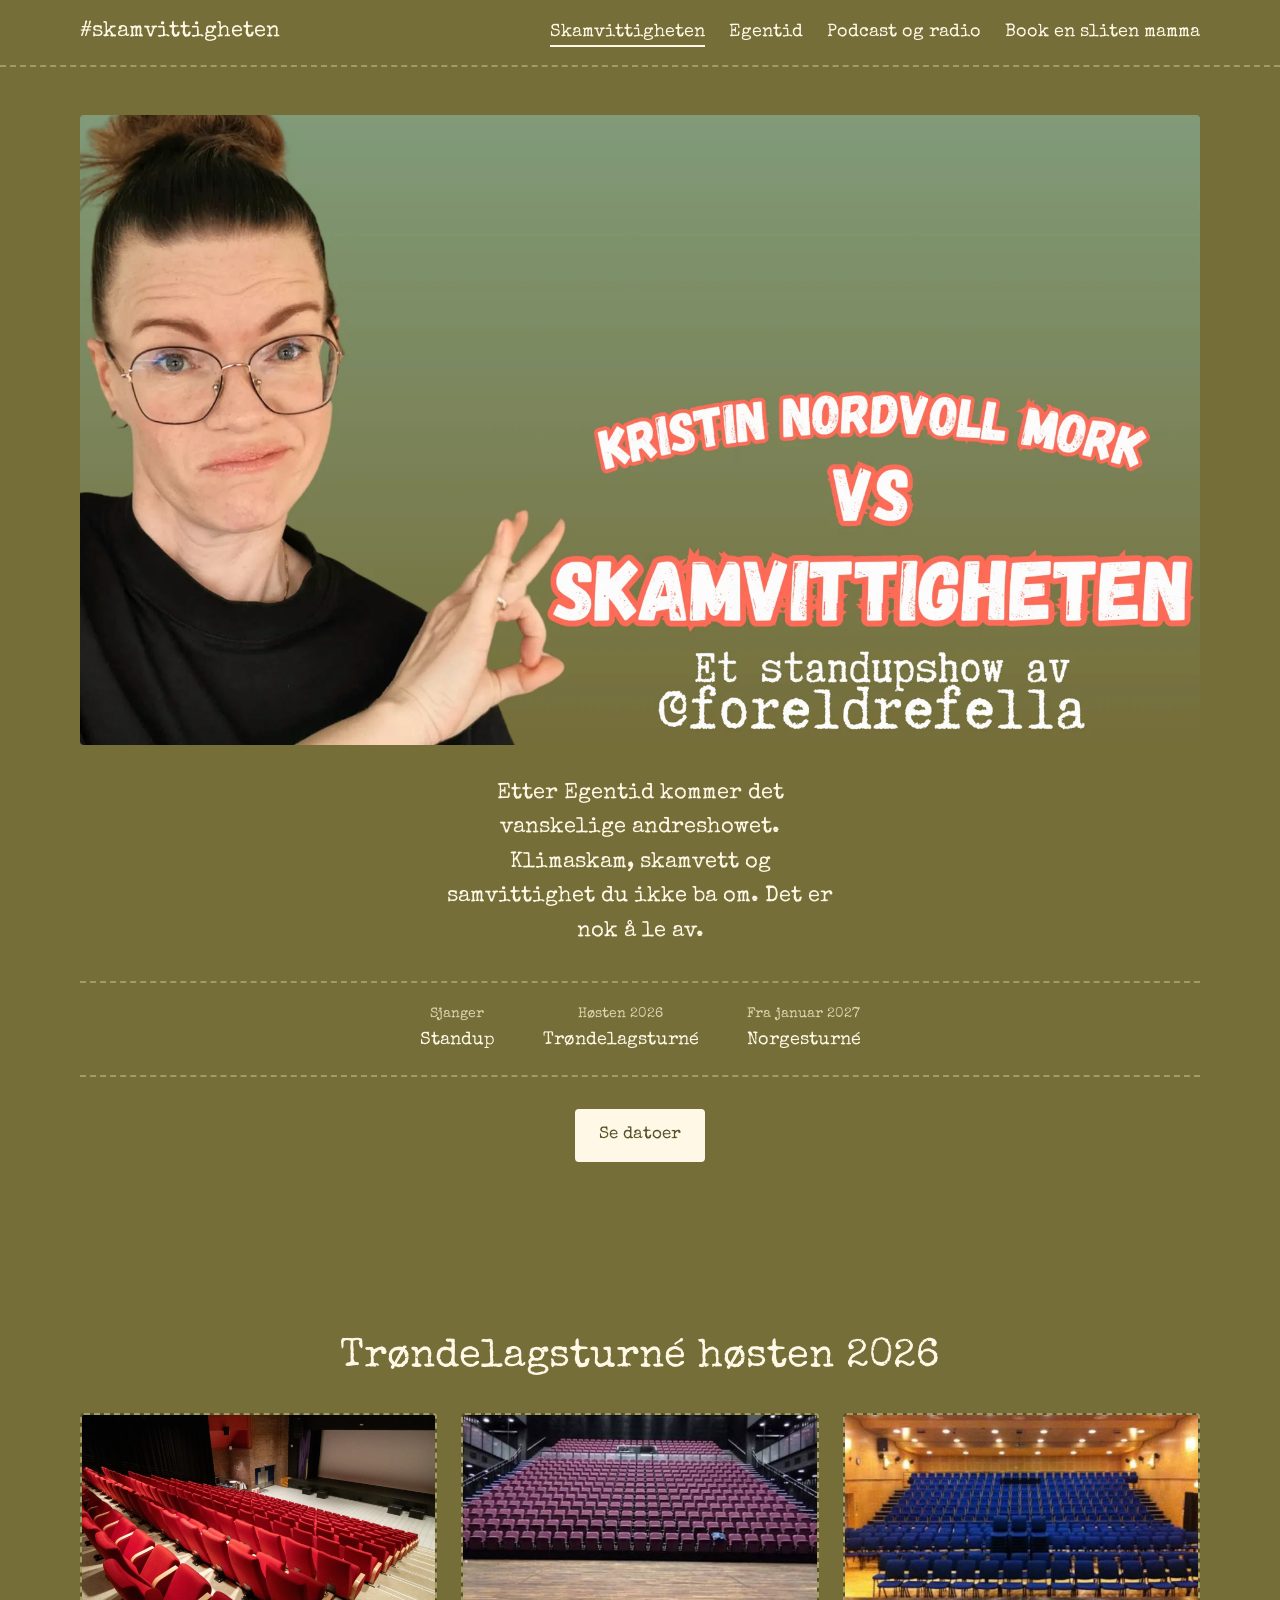
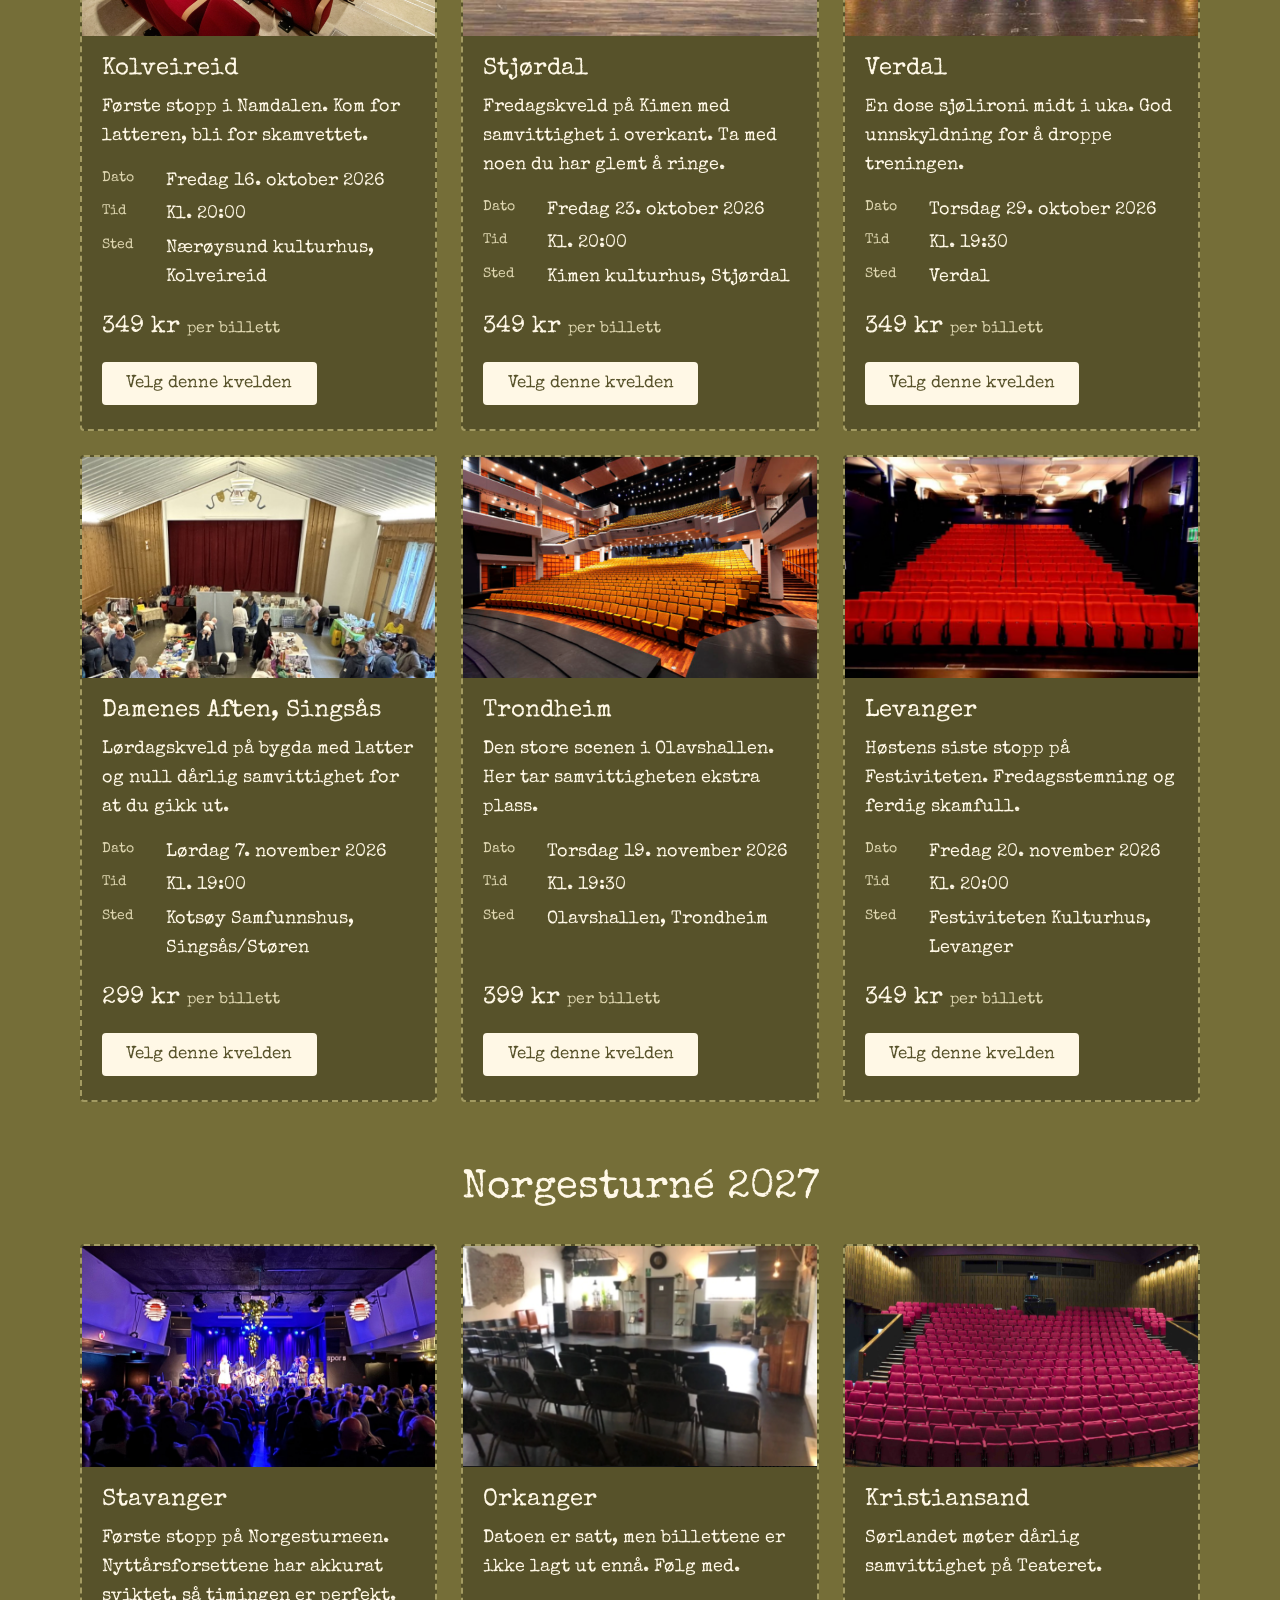
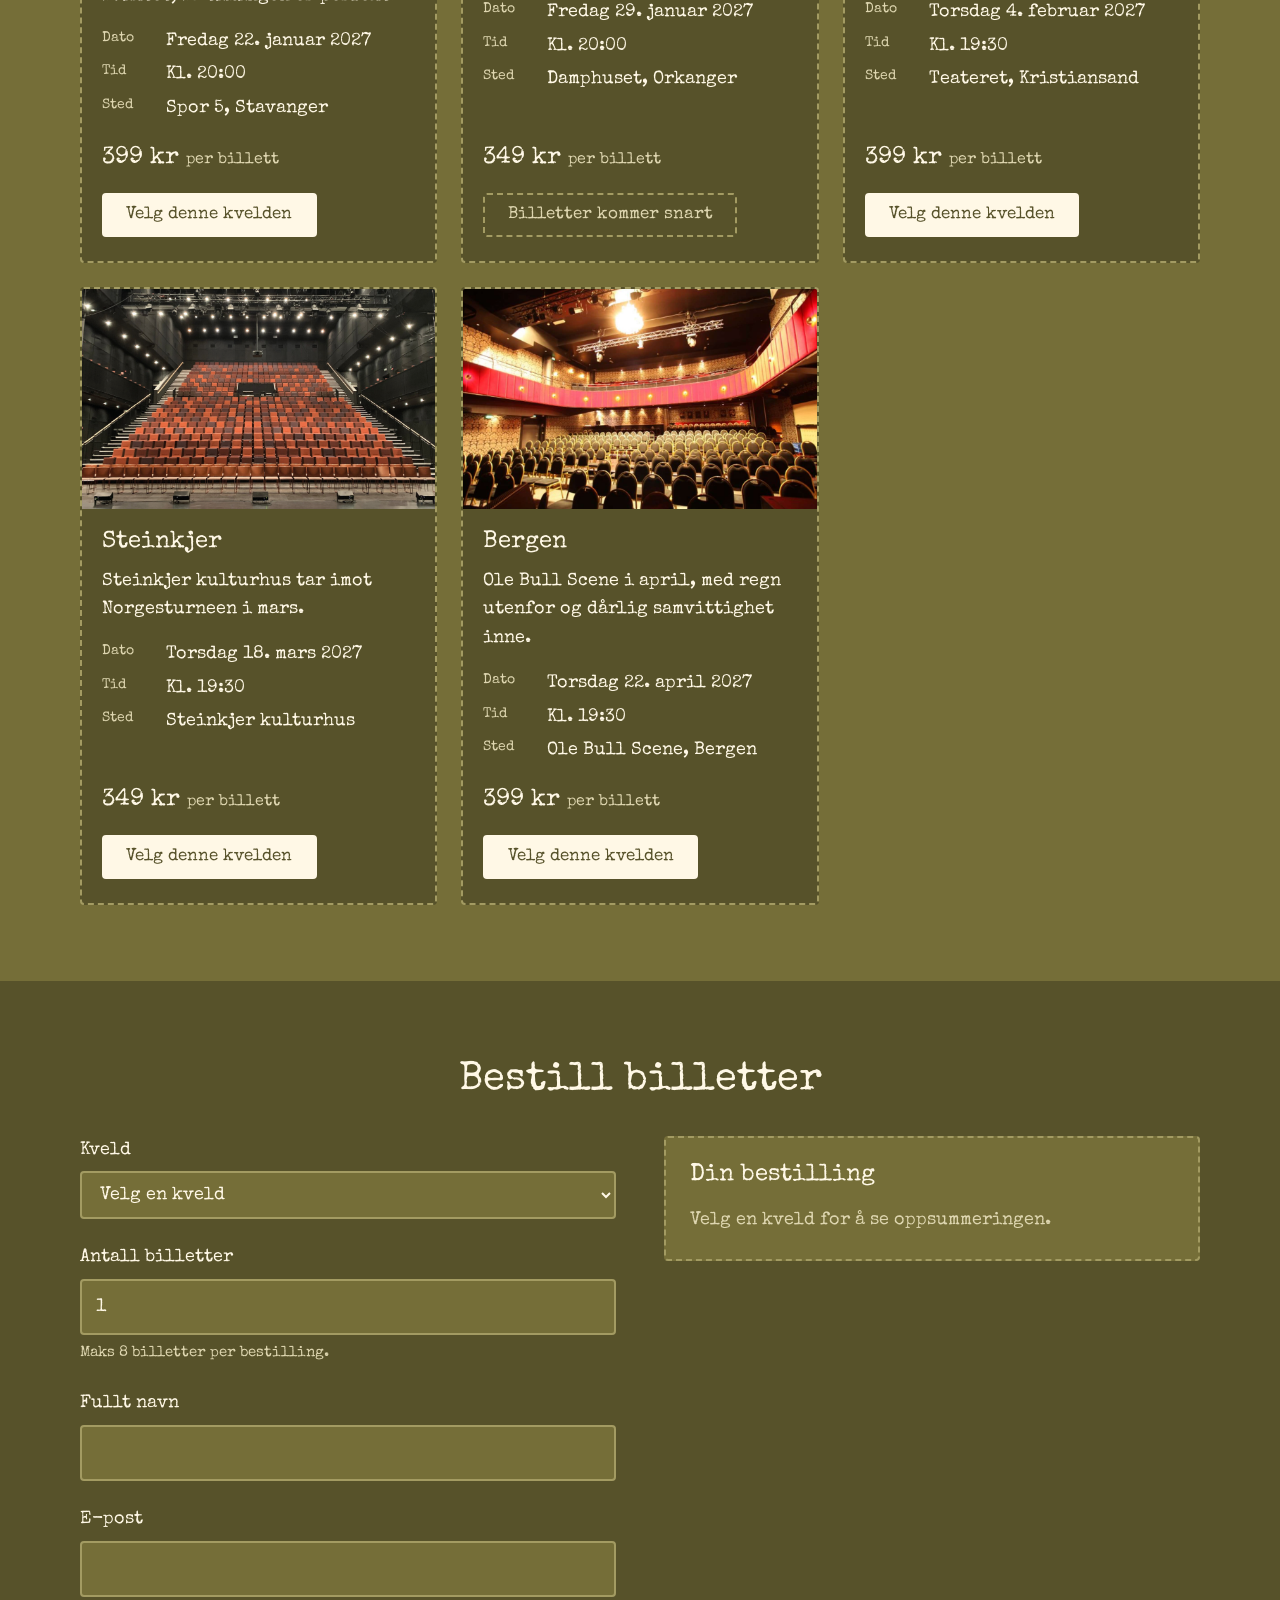
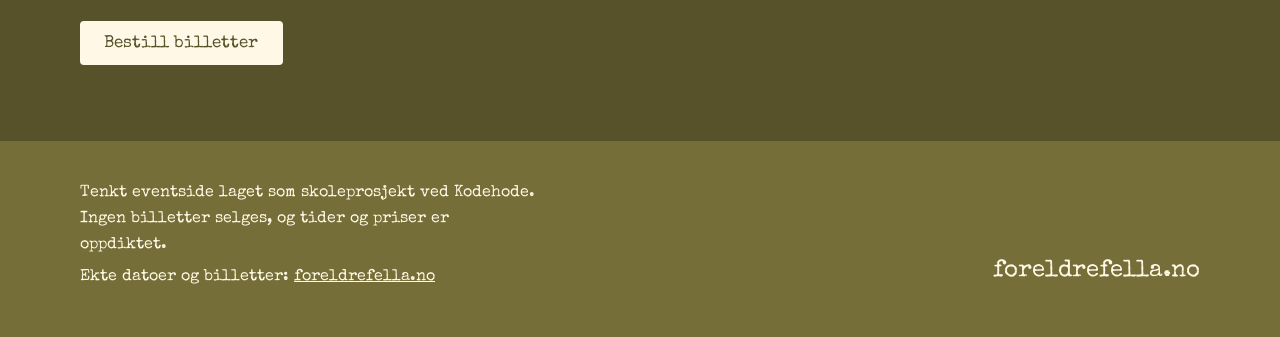
==== index.html @ 4f5223d7 "Første commit" ====
<!DOCTYPE html>
<html lang="no">
<head>
  <meta charset="UTF-8">
  <meta name="viewport" content="width=device-width, initial-scale=1">
  <title>Skamvittigheten – standup med Kristin Nordvoll Mork | Bestill billetter</title>
  <meta name="description" content="Bestill billetter til Skamvittigheten, det vanskelige andreshowet fra @foreldrefella.">
  <link rel="preconnect" href="https://fonts.googleapis.com">
  <link rel="preconnect" href="https://fonts.gstatic.com" crossorigin>
  <link href="https://fonts.googleapis.com/css2?family=Special+Elite&display=swap" rel="stylesheet">
  <link rel="stylesheet" href="style.css">
  <script src="script.js" defer></script>
</head>
<body>

  <header class="topp">
    <a href="index.html" class="logo">#skamvittigheten</a>
    <nav aria-label="Hovedmeny">
      <ul>
        <li><a href="index.html" aria-current="page">Skamvittigheten</a></li>
        <li><a href="egentid.html">Egentid</a></li>
        <li><a href="podcaster.html">Podcast og radio</a></li>
        <li><a href="book-en-sliten-mamma.html">Book en sliten mamma</a></li>
      </ul>
    </nav>
  </header>

  <main id="top">

    <!-- Informasjon om eventet -->
    <section class="hero" id="om">
      <h1 class="sr-only">Skamvittigheten – standup med Kristin Nordvoll Mork</h1>
      <figure class="hero-bilde">
        <img src="Pictures/Skamvittigheten-herobilde.png" width="1280" height="720" fetchpriority="high"
             alt="Kristin Mork vs Skamvittigheten. Et standupshow av @foreldrefella.">
      </figure>
      <p class="hero-tekst">
        Etter Egentid kommer det vanskelige andreshowet.
        Klimaskam, skamvett og samvittighet du ikke ba om.
        Det er nok å le av.
      </p>
      <dl class="fakta">
        <div><dt>Sjanger</dt><dd>Standup</dd></div>
        <div><dt>Høsten 2026</dt><dd>Trøndelagsturné</dd></div>
        <div><dt>Fra januar 2027</dt><dd>Norgesturné</dd></div>
      </dl>
      <a href="#eventer" class="knapp">Se datoer</a>
    </section>

    <!-- Event-kort -->
    <section class="eventer" id="eventer">
      <h2>Trøndelagsturné høsten 2026</h2>
      <div class="kort-liste">

        <article class="kort" data-id="kolveireid" data-pris="349" data-dato="2026-10-16">
          <img src="Pictures/kolvereid.png" alt="Plassholderbilde for Kolveireid" width="800" height="500" loading="lazy">
          <div class="kort-innhold">
            <h3>Kolveireid</h3>
            <p>Første stopp i Namdalen. Kom for latteren, bli for skamvettet.</p>
            <dl class="meta">
              <div><dt>Dato</dt><dd>Fredag 16. oktober 2026</dd></div>
              <div><dt>Tid</dt><dd>Kl. 20:00</dd></div>
              <div><dt>Sted</dt><dd>Nærøysund kulturhus, Kolveireid</dd></div>
            </dl>
            <p class="pris">349 kr <span>per billett</span></p>
            <button type="button" class="knapp velg-knapp" data-id="kolveireid">Velg denne kvelden</button>
          </div>
        </article>

        <article class="kort" data-id="stjordal" data-pris="349" data-dato="2026-10-23">
          <img src="Pictures/stjørdal.png" alt="Plassholderbilde for Stjørdal" width="800" height="500" loading="lazy">
          <div class="kort-innhold">
            <h3>Stjørdal</h3>
            <p>Fredagskveld på Kimen med samvittighet i overkant. Ta med noen du har glemt å ringe.</p>
            <dl class="meta">
              <div><dt>Dato</dt><dd>Fredag 23. oktober 2026</dd></div>
              <div><dt>Tid</dt><dd>Kl. 20:00</dd></div>
              <div><dt>Sted</dt><dd>Kimen kulturhus, Stjørdal</dd></div>
            </dl>
            <p class="pris">349 kr <span>per billett</span></p>
            <button type="button" class="knapp velg-knapp" data-id="stjordal">Velg denne kvelden</button>
          </div>
        </article>

        <article class="kort" data-id="verdal" data-pris="349" data-dato="2026-10-29">
          <img src="Pictures/verdal.png" alt="Plassholderbilde for Verdal" width="800" height="500" loading="lazy">
          <div class="kort-innhold">
            <h3>Verdal</h3>
            <p>En dose sjølironi midt i uka. God unnskyldning for å droppe treningen.</p>
            <dl class="meta">
              <div><dt>Dato</dt><dd>Torsdag 29. oktober 2026</dd></div>
              <div><dt>Tid</dt><dd>Kl. 19:30</dd></div>
              <div><dt>Sted</dt><dd>Verdal</dd></div>
            </dl>
            <p class="pris">349 kr <span>per billett</span></p>
            <button type="button" class="knapp velg-knapp" data-id="verdal">Velg denne kvelden</button>
          </div>
        </article>

        <article class="kort" data-id="singsas" data-pris="299" data-dato="2026-11-07">
          <img src="Pictures/singsås.jpeg" alt="Plassholderbilde for Singsås" width="800" height="500" loading="lazy">
          <div class="kort-innhold">
            <h3>Damenes Aften, Singsås</h3>
            <p>Lørdagskveld på bygda med latter og null dårlig samvittighet for at du gikk ut.</p>
            <dl class="meta">
              <div><dt>Dato</dt><dd>Lørdag 7. november 2026</dd></div>
              <div><dt>Tid</dt><dd>Kl. 19:00</dd></div>
              <div><dt>Sted</dt><dd>Kotsøy Samfunnshus, Singsås/Støren</dd></div>
            </dl>
            <p class="pris">299 kr <span>per billett</span></p>
            <button type="button" class="knapp velg-knapp" data-id="singsas">Velg denne kvelden</button>
          </div>
        </article>

        <article class="kort" data-id="trondheim" data-pris="399" data-dato="2026-11-19">
          <img src="Pictures/trondheim.png" alt="Plassholderbilde for Trondheim" width="800" height="500" loading="lazy">
          <div class="kort-innhold">
            <h3>Trondheim</h3>
            <p>Den store scenen i Olavshallen. Her tar samvittigheten ekstra plass.</p>
            <dl class="meta">
              <div><dt>Dato</dt><dd>Torsdag 19. november 2026</dd></div>
              <div><dt>Tid</dt><dd>Kl. 19:30</dd></div>
              <div><dt>Sted</dt><dd>Olavshallen, Trondheim</dd></div>
            </dl>
            <p class="pris">399 kr <span>per billett</span></p>
            <button type="button" class="knapp velg-knapp" data-id="trondheim">Velg denne kvelden</button>
          </div>
        </article>

        <article class="kort" data-id="levanger" data-pris="349" data-dato="2026-11-20">
          <img src="Pictures/levanger.png" alt="Plassholderbilde for Levanger" width="800" height="500" loading="lazy">
          <div class="kort-innhold">
            <h3>Levanger</h3>
            <p>Høstens siste stopp på Festiviteten. Fredagsstemning og ferdig skamfull.</p>
            <dl class="meta">
              <div><dt>Dato</dt><dd>Fredag 20. november 2026</dd></div>
              <div><dt>Tid</dt><dd>Kl. 20:00</dd></div>
              <div><dt>Sted</dt><dd>Festiviteten Kulturhus, Levanger</dd></div>
            </dl>
            <p class="pris">349 kr <span>per billett</span></p>
            <button type="button" class="knapp velg-knapp" data-id="levanger">Velg denne kvelden</button>
          </div>
        </article>

      </div>

      <h2>Norgesturné 2027</h2>
      <div class="kort-liste">

        <article class="kort" data-id="stavanger" data-pris="399" data-dato="2027-01-22">
          <img src="Pictures/stavanger.png" alt="Plassholderbilde for Stavanger" width="800" height="500" loading="lazy">
          <div class="kort-innhold">
            <h3>Stavanger</h3>
            <p>Første stopp på Norgesturneen. Nyttårsforsettene har akkurat sviktet, så timingen er perfekt.</p>
            <dl class="meta">
              <div><dt>Dato</dt><dd>Fredag 22. januar 2027</dd></div>
              <div><dt>Tid</dt><dd>Kl. 20:00</dd></div>
              <div><dt>Sted</dt><dd>Spor 5, Stavanger</dd></div>
            </dl>
            <p class="pris">399 kr <span>per billett</span></p>
            <button type="button" class="knapp velg-knapp" data-id="stavanger">Velg denne kvelden</button>
          </div>
        </article>

        <article class="kort" data-id="orkanger" data-pris="349" data-dato="2027-01-29" data-status="kommer">
          <img src="Pictures/orkanger.png" alt="Plassholderbilde for Orkanger" width="800" height="500" loading="lazy">
          <div class="kort-innhold">
            <h3>Orkanger</h3>
            <p>Datoen er satt, men billettene er ikke lagt ut ennå. Følg med.</p>
            <dl class="meta">
              <div><dt>Dato</dt><dd>Fredag 29. januar 2027</dd></div>
              <div><dt>Tid</dt><dd>Kl. 20:00</dd></div>
              <div><dt>Sted</dt><dd>Damphuset, Orkanger</dd></div>
            </dl>
            <p class="pris">349 kr <span>per billett</span></p>
            <button type="button" class="knapp velg-knapp" data-id="orkanger" disabled>Billetter kommer snart</button>
          </div>
        </article>

        <article class="kort" data-id="kristiansand" data-pris="399" data-dato="2027-02-04">
          <img src="Pictures/kristiansand.png" alt="Plassholderbilde for Kristiansand" width="800" height="500" loading="lazy">
          <div class="kort-innhold">
            <h3>Kristiansand</h3>
            <p>Sørlandet møter dårlig samvittighet på Teateret.</p>
            <dl class="meta">
              <div><dt>Dato</dt><dd>Torsdag 4. februar 2027</dd></div>
              <div><dt>Tid</dt><dd>Kl. 19:30</dd></div>
              <div><dt>Sted</dt><dd>Teateret, Kristiansand</dd></div>
            </dl>
            <p class="pris">399 kr <span>per billett</span></p>
            <button type="button" class="knapp velg-knapp" data-id="kristiansand">Velg denne kvelden</button>
          </div>
        </article>

        <article class="kort" data-id="steinkjer" data-pris="349" data-dato="2027-03-18">
          <img src="Pictures/steinkjer.png" alt="Plassholderbilde for Steinkjer" width="800" height="500" loading="lazy">
          <div class="kort-innhold">
            <h3>Steinkjer</h3>
            <p>Steinkjer kulturhus tar imot Norgesturneen i mars.</p>
            <dl class="meta">
              <div><dt>Dato</dt><dd>Torsdag 18. mars 2027</dd></div>
              <div><dt>Tid</dt><dd>Kl. 19:30</dd></div>
              <div><dt>Sted</dt><dd>Steinkjer kulturhus</dd></div>
            </dl>
            <p class="pris">349 kr <span>per billett</span></p>
            <button type="button" class="knapp velg-knapp" data-id="steinkjer">Velg denne kvelden</button>
          </div>
        </article>

        <article class="kort" data-id="bergen" data-pris="399" data-dato="2027-04-22">
          <img src="Pictures/bergen.png" alt="Plassholderbilde for Bergen" width="800" height="500" loading="lazy">
          <div class="kort-innhold">
            <h3>Bergen</h3>
            <p>Ole Bull Scene i april, med regn utenfor og dårlig samvittighet inne.</p>
            <dl class="meta">
              <div><dt>Dato</dt><dd>Torsdag 22. april 2027</dd></div>
              <div><dt>Tid</dt><dd>Kl. 19:30</dd></div>
              <div><dt>Sted</dt><dd>Ole Bull Scene, Bergen</dd></div>
            </dl>
            <p class="pris">399 kr <span>per billett</span></p>
            <button type="button" class="knapp velg-knapp" data-id="bergen">Velg denne kvelden</button>
          </div>
        </article>

      </div>
    </section>

    <!-- Bookingseksjon -->
    <section class="booking" id="booking">
      <h2>Bestill billetter</h2>

      <div class="booking-rutenett" id="booking-innhold">

        <form id="booking-skjema" novalidate>
          <div class="felt">
            <label for="event-valg">Kveld</label>
            <select id="event-valg" name="event" required>
              <option value="">Velg en kveld</option>
              <optgroup label="Høsten 2026">
                <option value="kolveireid">Kolveireid, 16. oktober</option>
                <option value="stjordal">Stjørdal, 23. oktober</option>
                <option value="verdal">Verdal, 29. oktober</option>
                <option value="singsas">Singsås, 7. november</option>
                <option value="trondheim">Trondheim, 19. november</option>
                <option value="levanger">Levanger, 20. november</option>
              </optgroup>
              <optgroup label="2027">
                <option value="stavanger">Stavanger, 22. januar</option>
                <option value="orkanger" disabled>Orkanger, 29. januar (billetter kommer)</option>
                <option value="kristiansand">Kristiansand, 4. februar</option>
                <option value="steinkjer">Steinkjer, 18. mars</option>
                <option value="bergen">Bergen, 22. april</option>
              </optgroup>
            </select>
            <p class="feil" id="feil-event" role="alert"></p>
          </div>

          <div class="felt">
            <label for="antall">Antall billetter</label>
            <input type="number" id="antall" name="antall" min="1" max="8" value="1" required>
            <p class="hjelp">Maks 8 billetter per bestilling.</p>
            <p class="feil" id="feil-antall" role="alert"></p>
          </div>

          <div class="felt">
            <label for="navn">Fullt navn</label>
            <input type="text" id="navn" name="navn" autocomplete="name" required>
            <p class="feil" id="feil-navn" role="alert"></p>
          </div>

          <div class="felt">
            <label for="epost">E-post</label>
            <input type="email" id="epost" name="epost" autocomplete="email" required>
            <p class="feil" id="feil-epost" role="alert"></p>
          </div>

          <button type="submit" class="knapp">Bestill billetter</button>
        </form>

        <!-- Booking-oppsummering -->
        <aside class="oppsummering" aria-live="polite">
          <h3>Din bestilling</h3>
          <p class="tom" id="oppsummering-tom">Velg en kveld for å se oppsummeringen.</p>
          <dl id="oppsummering-innhold" hidden>
            <div><dt>Kveld</dt><dd id="opp-event"></dd></div>
            <div><dt>Dato og tid</dt><dd id="opp-dato"></dd></div>
            <div><dt>Sted</dt><dd id="opp-sted"></dd></div>
            <div><dt>Billettpris</dt><dd id="opp-pris"></dd></div>
            <div><dt>Antall</dt><dd id="opp-antall"></dd></div>
            <div class="total"><dt>Totalt</dt><dd id="opp-total"></dd></div>
          </dl>
        </aside>

      </div>

      <!-- Bekreftelse (skjult til bookingen er sendt) -->
      <div class="bekreftelse" id="bekreftelse" hidden>
        <h3>Billettene er bestilt</h3>
        <p id="bekreftelse-tekst"></p>
        <button type="button" class="knapp" id="ny-booking">Start ny bestilling</button>
      </div>
    </section>

  </main>

  <footer class="bunn">
    <div>
      <p>Tenkt eventside laget som skoleprosjekt ved Kodehode. Ingen billetter selges, og tider og priser er oppdiktet.</p>
      <p>Ekte datoer og billetter: <a href="https://foreldrefella.no/pages/standup-show-i-vinter">foreldrefella.no</a></p>
    </div>
    <p class="signatur">foreldrefella.no</p>
  </footer>

</body>
</html>
---- style.css ----
/* ---------- Design tokens: @foreldrefellas faste uttrykk ---------- */
:root {
  --oliven: #756e38;        /* hovedfargen, hentet fra @foreldrefellas innlegg */
  --oliven-mork: #57522a;   /* flater: kort, skjema, oppsummering */
  --linje: #a39b62;
  --krem: #fff8e6;          /* tekstfargen */
  --dempet: #ded6b0;
  --feil: #ffe08a;

  --font: "Special Elite", "American Typewriter", "Courier New", monospace;
  --bredde: 70rem;
}

/* ---------- Grunnstiler ---------- */
*, *::before, *::after { box-sizing: border-box; }
[hidden] { display: none !important; }

html { scroll-behavior: smooth; scroll-padding-top: 5rem; }

body {
  margin: 0;
  background: var(--oliven);
  color: var(--krem);
  font-family: var(--font);
  font-size: 1.125rem;
  line-height: 1.6;
}

img { display: block; max-width: 100%; height: auto; }
h1, h2, h3 { font-family: var(--font); font-weight: 400; line-height: 1.15; margin: 0; }
p { margin: 0 0 1rem; }
dl, dd { margin: 0; }
ul { list-style: none; margin: 0; padding: 0; }
a { color: inherit; }

:focus-visible { outline: 3px solid var(--feil); outline-offset: 3px; }

main > section, .topp, .bunn {
  padding-inline: max(1.25rem, calc((100% - var(--bredde)) / 2));
}

/* ---------- Header ---------- */
.topp {
  position: sticky;
  top: 0;
  z-index: 10;
  display: flex;
  flex-wrap: wrap;
  align-items: center;
  justify-content: space-between;
  gap: 0.5rem 2rem;
  padding-block: 0.9rem;
  background: var(--oliven);
  border-bottom: 2px dashed var(--linje);
}
.logo { font-size: 1.4rem; text-decoration: none; }
.topp ul { display: flex; gap: 1.5rem; }
.topp nav a { text-decoration: none; border-bottom: 2px solid transparent; padding-block: 0.25rem; }
.topp nav a:hover { border-bottom-color: var(--krem); }

/* ---------- Knapper ---------- */
.knapp {
  display: inline-block;
  padding: 0.7rem 1.4rem;
  border: 2px solid var(--krem);
  border-radius: 4px;
  background: var(--krem);
  color: var(--oliven-mork);
  font-family: var(--font);
  font-size: 1.05rem;
  text-decoration: none;
  cursor: pointer;
}
.knapp:hover { background: transparent; color: var(--krem); }
.knapp[disabled] {
  background: transparent;
  color: var(--dempet);
  border-style: dashed;
  border-color: var(--linje);
  cursor: not-allowed;
}

/* ---------- Hero: sentrert, som innleggene hennes ---------- */
.hero {
  padding-block: clamp(1.5rem, 4vw, 3rem) clamp(3rem, 9vw, 6rem);
  text-align: center;
}
.hero-bilde { margin: 0 0 2rem; }
.hero-bilde img {
  width: 100%;
  aspect-ratio: 16 / 9;
  object-fit: cover;
  border-radius: 4px;
}
.hero-tekst { max-width: 30ch; margin: 0 auto 1.75rem; font-size: 1.35rem; }

/* Skjult visuelt, men lest opp av skjermlesere (h1 står i bildet) */
.sr-only {
  position: absolute;
  width: 1px;
  height: 1px;
  margin: -1px;
  padding: 0;
  overflow: hidden;
  clip: rect(0, 0, 0, 0);
  white-space: nowrap;
  border: 0;
}
.fakta {
  display: flex;
  flex-wrap: wrap;
  justify-content: center;
  gap: 1rem 3rem;
  margin: 2rem 0;
  padding-block: 1.25rem;
  border-block: 2px dashed var(--linje);
}
dt { font-size: 0.9rem; color: var(--dempet); }

/* ---------- Event-kort ---------- */
.eventer, .booking { padding-block: clamp(2.5rem, 6vw, 5rem); }
.eventer h2, .booking h2 {
  font-size: clamp(1.5rem, 4.5vw, 2.5rem);
  text-align: center;
  margin-bottom: 2rem;
}
.eventer h2:not(:first-child) { margin-top: 4rem; }

.kort-liste {
  display: grid;
  grid-template-columns: repeat(auto-fill, minmax(min(100%, 19rem), 1fr));
  gap: 1.5rem;
}
.kort {
  display: flex;
  flex-direction: column;
  background: var(--oliven-mork);
  border: 2px dashed var(--linje);   /* billettkant */
  border-radius: 4px;
  overflow: hidden;
}
.kort img { aspect-ratio: 16 / 10; object-fit: cover; width: 100%; background: var(--oliven); }
.kort-innhold { display: flex; flex-direction: column; flex: 1; padding: 1.25rem 1.25rem 1.5rem; }
.kort h3 { font-size: 1.5rem; margin-bottom: 0.6rem; }
.meta { display: grid; gap: 0.3rem; margin-bottom: 1rem; }
.meta div { display: flex; gap: 0.75rem; }
.meta dt { min-width: 3.25rem; }
.pris { margin-top: auto; font-size: 1.5rem; }
.pris span { font-size: 1rem; color: var(--dempet); }
.kort .knapp { align-self: flex-start; }

/* Valgt kort (klassen legges på med JavaScript senere): invertert */
.kort.valgt { background: var(--krem); color: var(--oliven-mork); border-style: solid; border-color: var(--krem); }
.kort.valgt dt, .kort.valgt .pris span { color: var(--oliven); }
.kort.valgt .knapp { background: var(--oliven-mork); border-color: var(--oliven-mork); color: var(--krem); }

/* ---------- Booking ---------- */
.booking { background: var(--oliven-mork); }
.booking-rutenett {
  display: grid;
  grid-template-columns: repeat(auto-fit, minmax(min(100%, 20rem), 1fr));
  gap: 3rem;
  align-items: start;
}

.felt { margin-bottom: 1.5rem; }
label { display: block; margin-bottom: 0.4rem; }
input, select {
  width: 100%;
  padding: 0.75rem 0.9rem;
  border: 2px solid var(--linje);
  border-radius: 4px;
  background: var(--oliven);
  color: var(--krem);
  font: inherit;
}
input:focus, select:focus { border-color: var(--krem); }
.hjelp { margin: 0.35rem 0 0; font-size: 0.95rem; color: var(--dempet); }
.feil { margin: 0.35rem 0 0; font-size: 0.95rem; color: var(--feil); }
.felt.har-feil input, .felt.har-feil select { border-color: var(--feil); }

/* Oppsummering */
.oppsummering {
  padding: 1.5rem;
  background: var(--oliven);
  border: 2px dashed var(--linje);
  border-radius: 4px;
}
.oppsummering h3 { font-size: 1.5rem; margin-bottom: 1rem; }
.oppsummering dl > div {
  display: flex;
  justify-content: space-between;
  gap: 1rem;
  padding-block: 0.6rem;
  border-bottom: 1px dashed var(--linje);
}
.oppsummering dd { text-align: right; }
.oppsummering .total { border-bottom: 0; padding-top: 1rem; font-size: 1.5rem; }
.oppsummering .total dt { font-size: inherit; color: inherit; }
.tom { color: var(--dempet); margin: 0; }

/* Bekreftelse */
.bekreftelse {
  max-width: 36rem;
  margin-top: 2rem;
  padding: 2rem;
  background: var(--krem);
  color: var(--oliven-mork);
  border-radius: 4px;
}
.bekreftelse h3 { font-size: 1.75rem; margin-bottom: 1rem; }
.bekreftelse .knapp { background: var(--oliven-mork); border-color: var(--oliven-mork); color: var(--krem); }
.bekreftelse .knapp:hover { background: transparent; color: var(--oliven-mork); }

/* ---------- Footer: signatur nederst til høyre, som på innleggene ---------- */
.bunn {
  display: flex;
  flex-wrap: wrap;
  align-items: flex-end;
  justify-content: space-between;
  gap: 1.5rem;
  padding-block: 2.5rem;
  font-size: 1rem;
}
.bunn p { margin-bottom: 0.4rem; max-width: 46ch; }
.signatur { margin-left: auto; font-size: 1.5rem; }

/* ---------- Små skjermer ---------- */
@media (max-width: 34rem) {
  .topp { justify-content: center; }
  .topp ul { gap: 1.1rem; }
  .signatur { margin-left: 0; }
}

@media (prefers-reduced-motion: reduce) {
  html { scroll-behavior: auto; }
}

/* ---------- Flersidig: meny og nye sider ---------- */
.topp ul { flex-wrap: wrap; }
.topp nav a[aria-current="page"] { border-bottom-color: var(--krem); }

.side { padding-block: clamp(2rem, 6vw, 4rem) 1rem; text-align: center; }
.side h1 { font-size: clamp(1.75rem, 5vw, 3rem); margin-bottom: 1rem; }
.ingress { max-width: 40ch; margin: 0 auto 1.5rem; }

textarea {
  width: 100%;
  padding: 0.75rem 0.9rem;
  border: 2px solid var(--linje);
  border-radius: 4px;
  background: var(--oliven);
  color: var(--krem);
  font: inherit;
  resize: vertical;
}
textarea:focus { border-color: var(--krem); }
.felt.har-feil textarea { border-color: var(--feil); }

.smalt-skjema { max-width: 36rem; margin-inline: auto; }
.booking .bekreftelse { margin-inline: auto; }

/* Podcast-kort: kvadratiske omslagsbilder */
.podcaster .kort img { aspect-ratio: 1 / 1; }

/* ---------- Kollasj (Egentid) ---------- */
.kollasj {
  display: grid;
  grid-template-columns: repeat(3, 1fr);
  grid-auto-rows: clamp(9rem, 22vw, 16rem);
  gap: 0.75rem;
}
.kollasj figure { margin: 0; overflow: hidden; border: 2px dashed var(--linje); border-radius: 4px; }
.kollasj img { width: 100%; height: 100%; object-fit: cover; }
.k4 { grid-column: 1 / 3; grid-row: 1; }
.k3 { grid-column: 3; grid-row: 1 / 3; }
.k1 { grid-column: 1; grid-row: 2; }
.k2 { grid-column: 2; grid-row: 2; }
.k4 img { object-position: 60% 30%; }
.k3 img { object-position: 50% 20%; }
.k1 img { object-position: 70% 30%; }
.k2 img { object-position: 75% 40%; }
.foto { text-align: center; margin-top: 0.75rem; }

@media (max-width: 34rem) {
  .kollasj { grid-template-columns: 1fr 1fr; }
  .k4 { grid-column: 1 / 3; grid-row: 1; }
  .k3 { grid-column: 1; grid-row: 2 / 4; }
  .k1 { grid-column: 2; grid-row: 2; }
  .k2 { grid-column: 2; grid-row: 3; }
}

.side .knapp { margin-top: 0.5rem; }

/* Sitater */
.kort blockquote { display: flex; flex-direction: column; flex: 1; margin: 0; }
.kort blockquote p { font-size: 1.25rem; }
.kort blockquote footer { margin-top: auto; font-size: 0.95rem; color: var(--dempet); }
.kort.valgt blockquote footer { color: var(--oliven); }
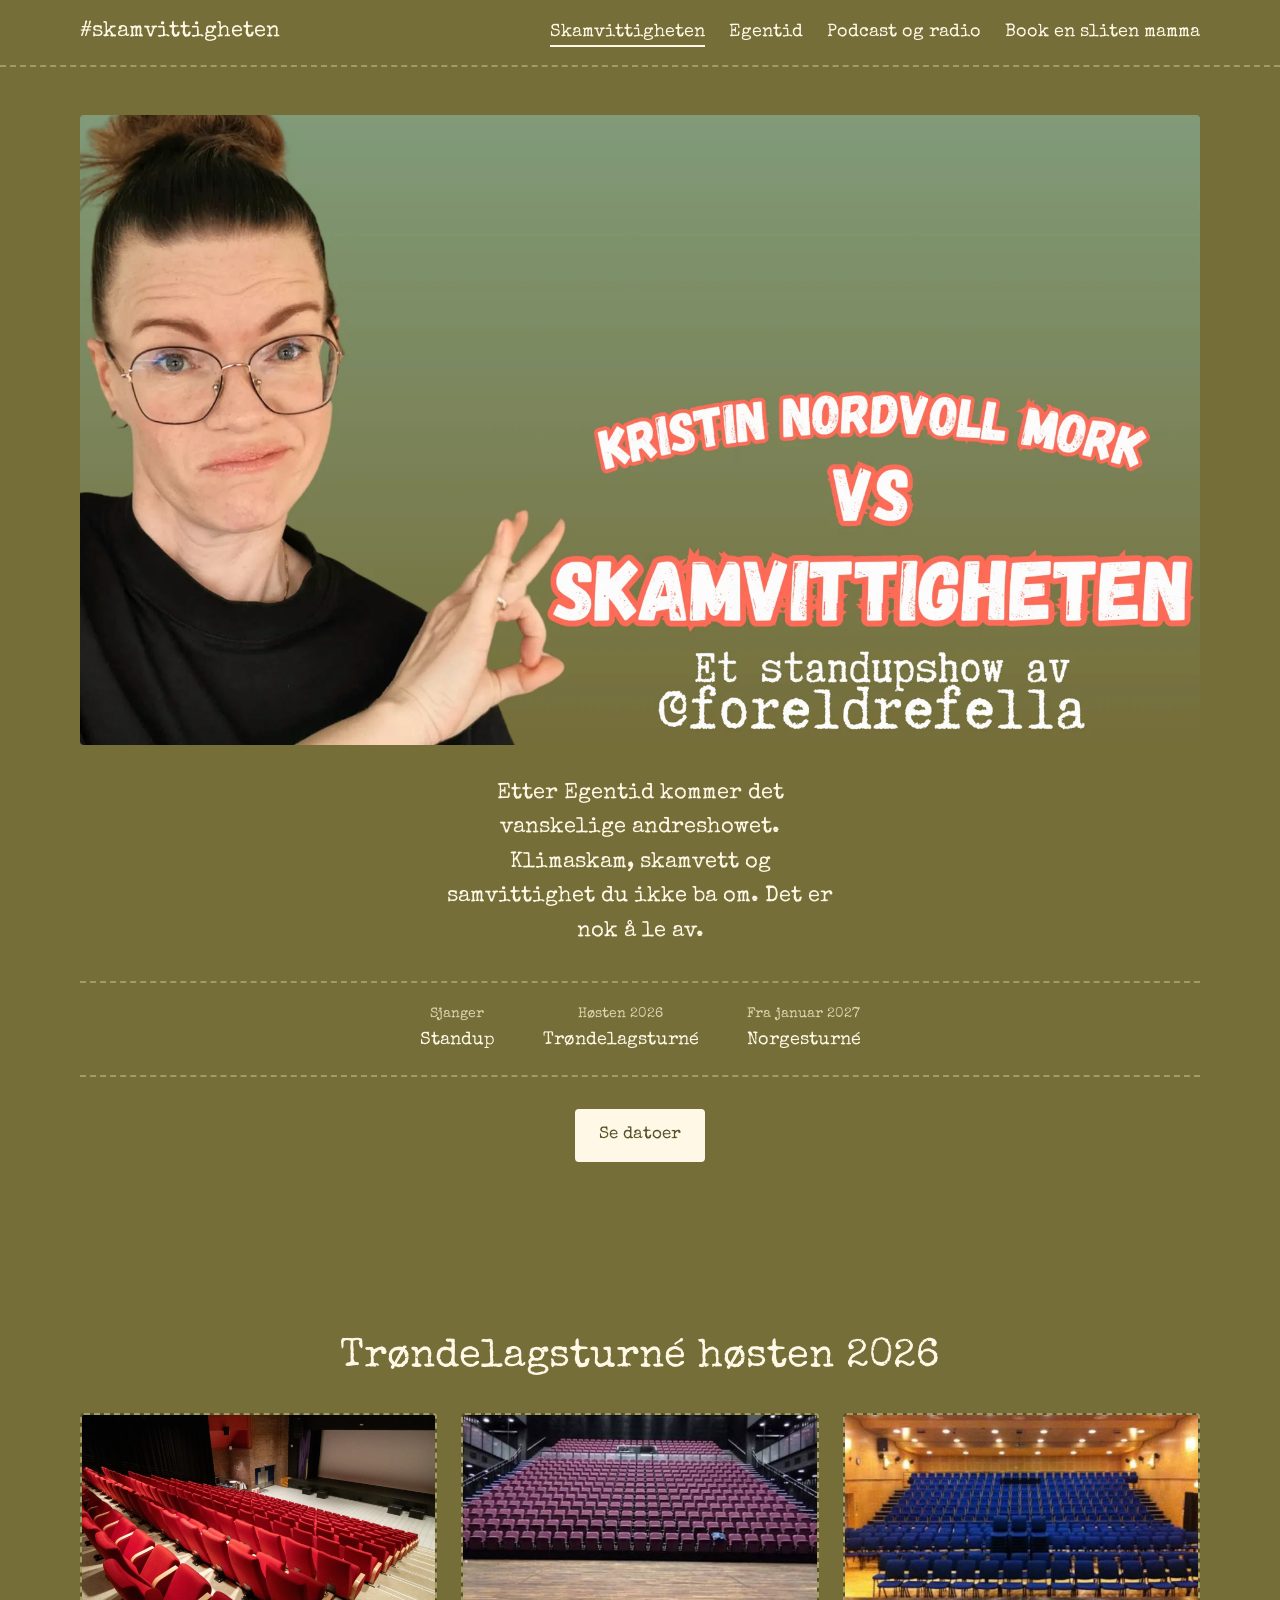
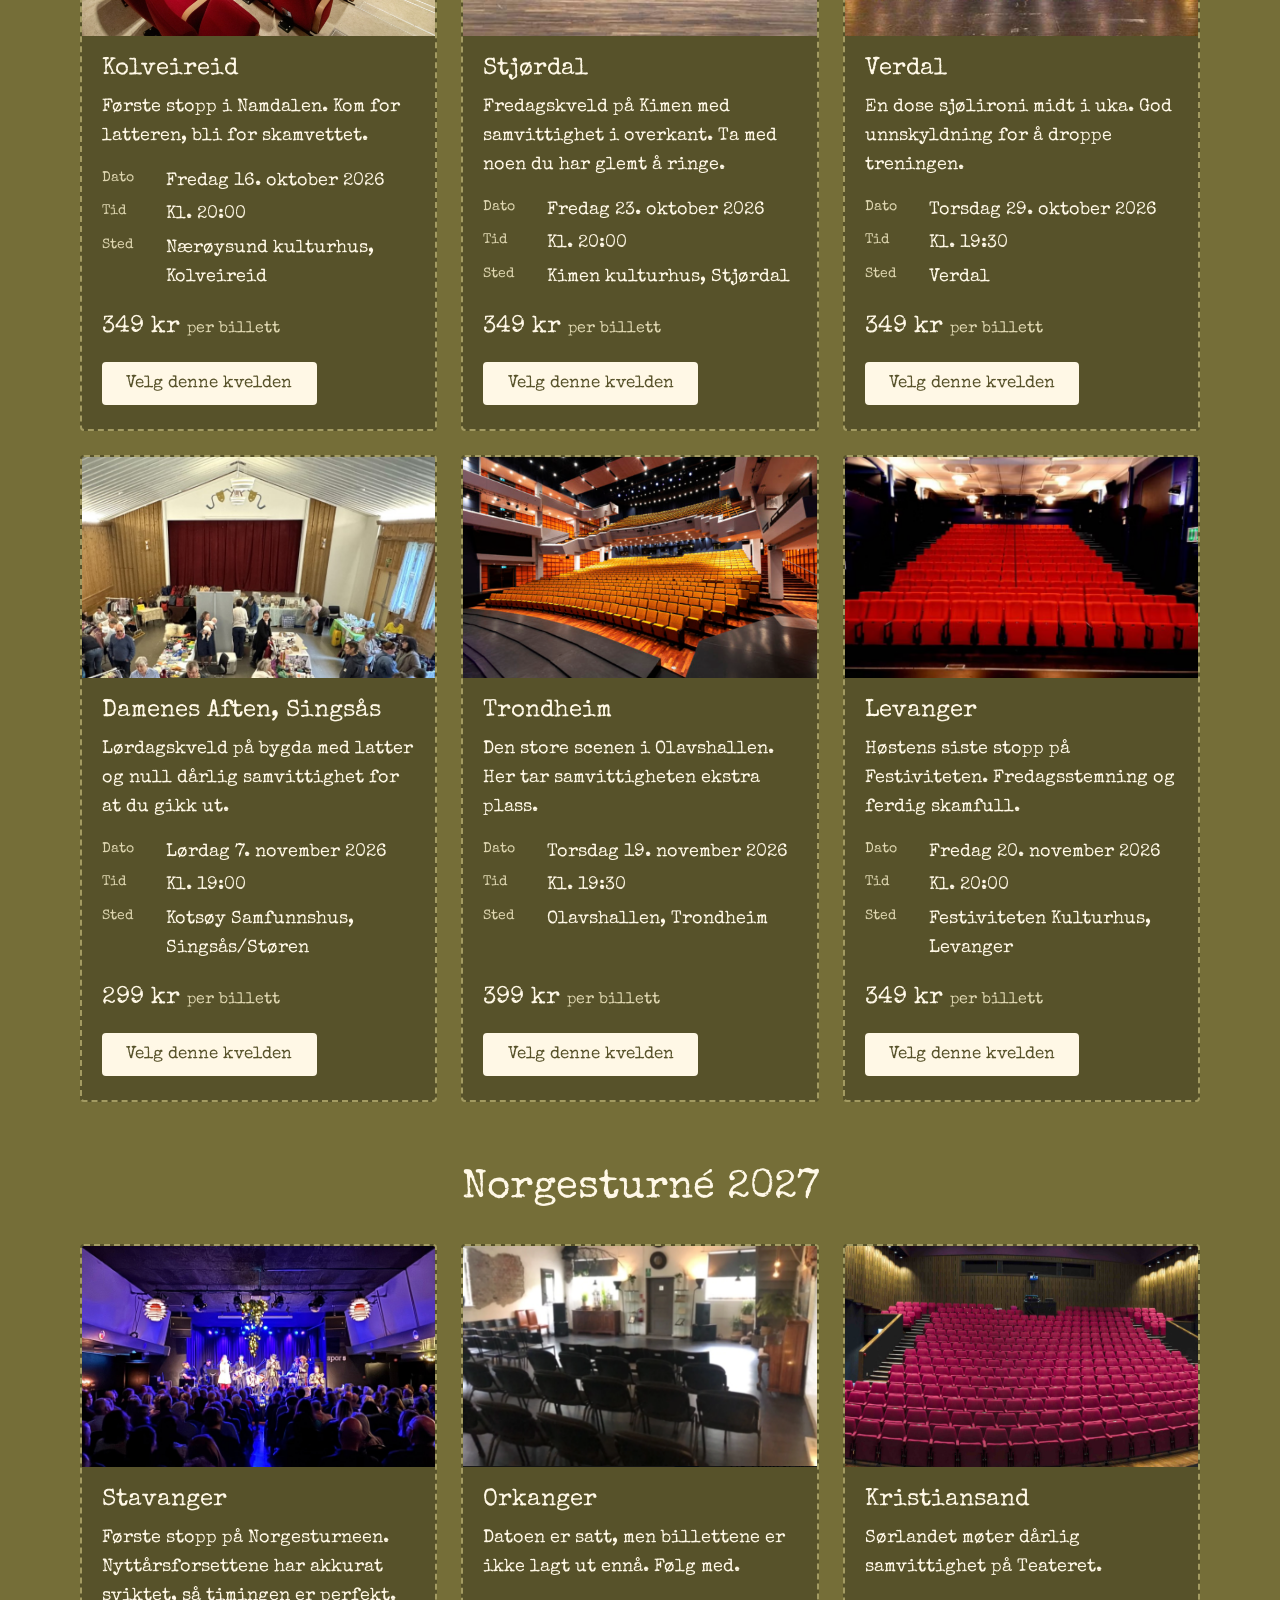
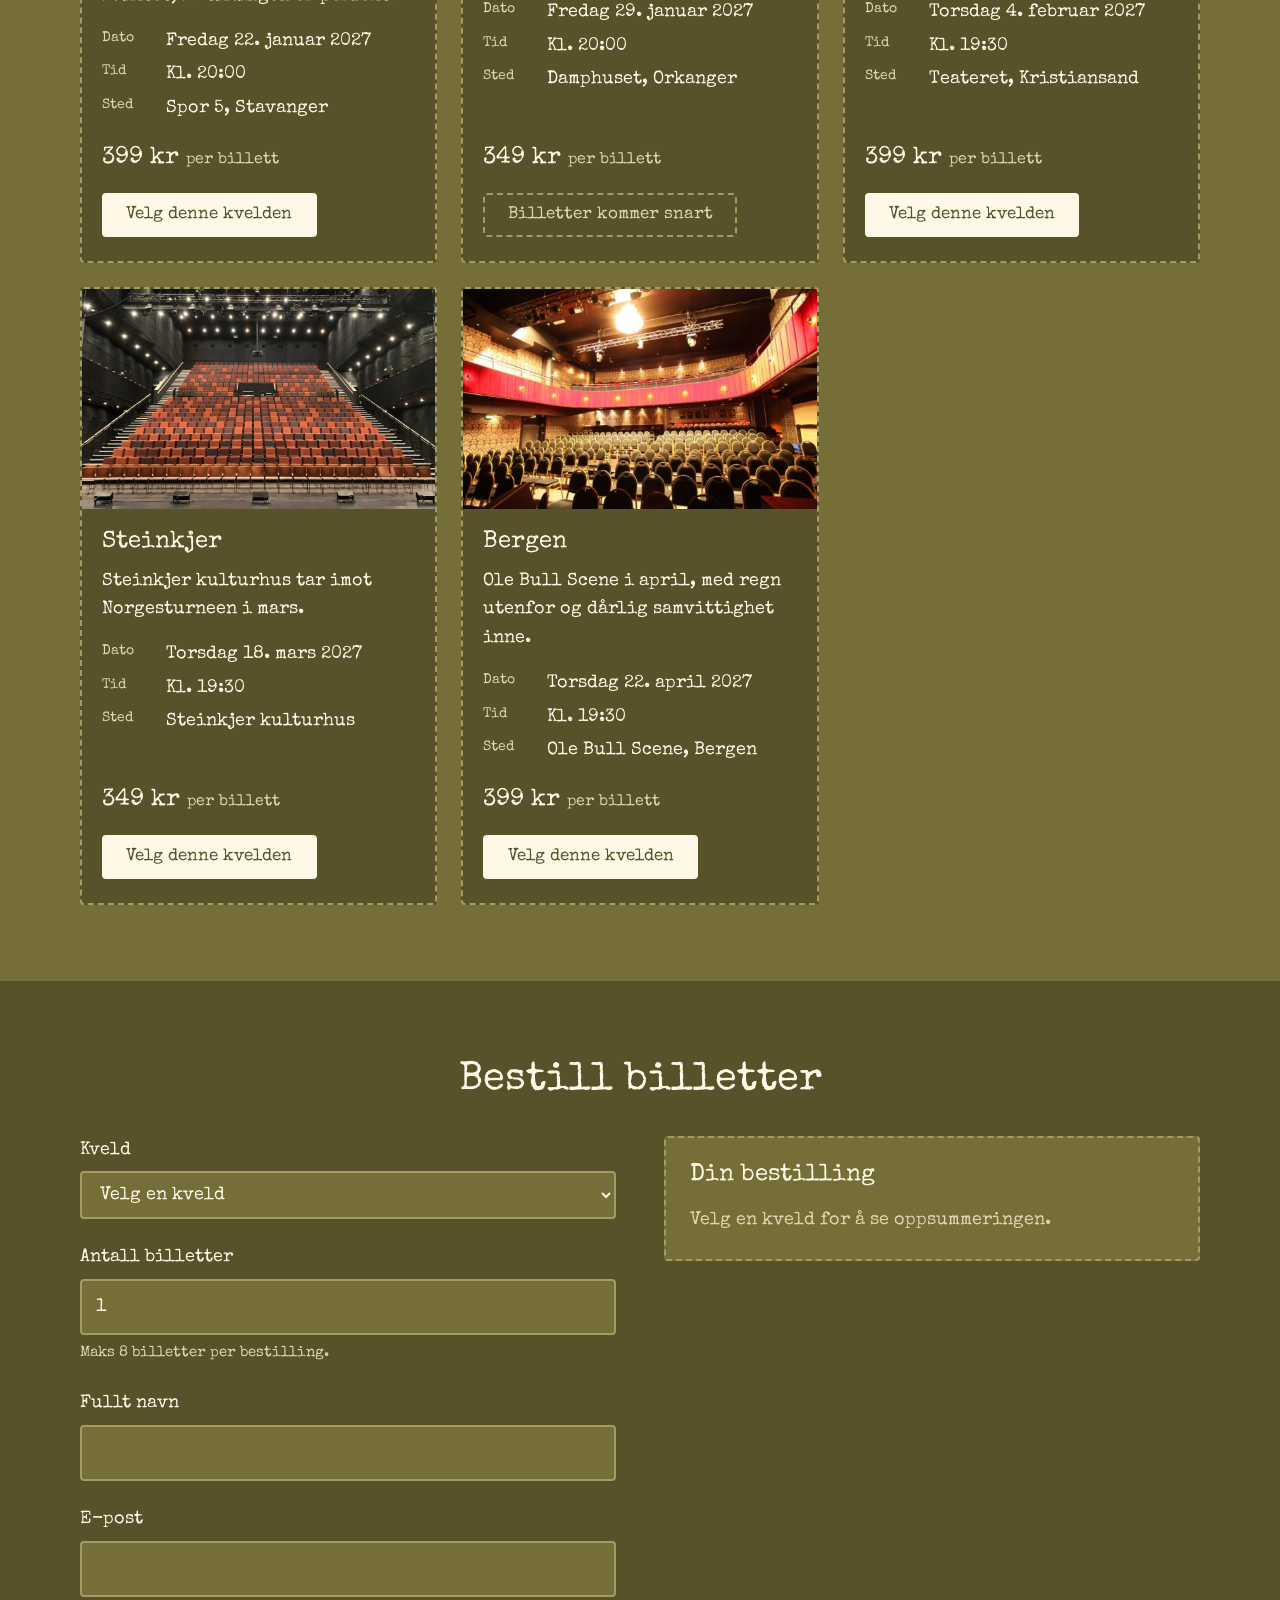
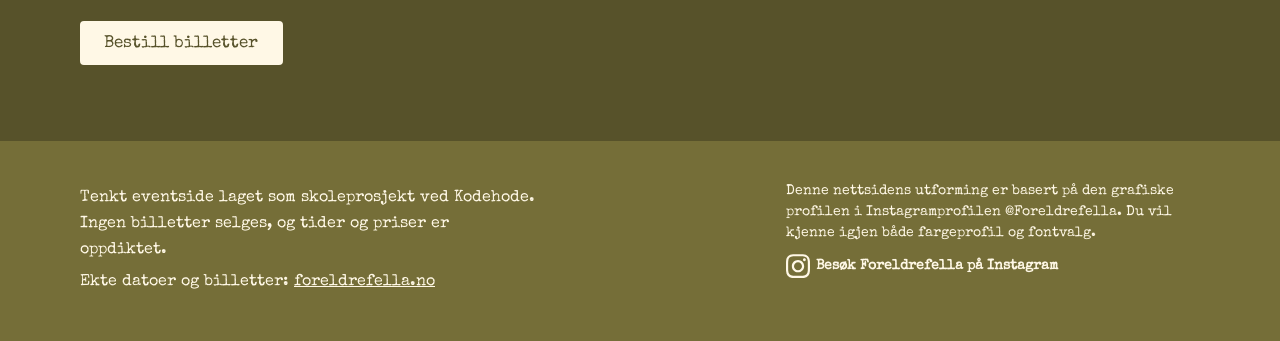
==== commit 7d1a3cff: "Lagt til Instagramlenke i footeren, for å vise det grafiske forbildet til designet." ====
--- a/index.html
+++ b/index.html
@@ -308,7 +308,15 @@
       <p>Tenkt eventside laget som skoleprosjekt ved Kodehode. Ingen billetter selges, og tider og priser er oppdiktet.</p>
       <p>Ekte datoer og billetter: <a href="https://foreldrefella.no/pages/standup-show-i-vinter">foreldrefella.no</a></p>
     </div>
-    <p class="signatur">foreldrefella.no</p>
+    <div class="instagram-footer-info" style="margin-bottom: 15px; font-size: 14px; line-height: 1.5;">
+   <p style="margin-bottom: 10px;">
+      Denne nettsidens utforming er basert på den grafiske profilen i Instagramprofilen @Foreldrefella. 
+      Du vil kjenne igjen både fargeprofil og fontvalg.
+   </p>
+   <a href="https://instagram.com" target="_blank" rel="noopener noreferrer" aria-label="Besøk Foreldrefella på Instagram (åpnes i ny fane)" style="display: inline-flex; align-items: center; color: inherit; text-decoration: none; font-weight: bold; gap: 6px;"><svg viewBox="0 0 24 24" width="24" height="24" aria-hidden="true" fill="currentColor" style="flex-shrink: 0;"><path d="M12 2.163c3.204 0 3.584.012 4.85.07 3.252.148 4.771 1.691 4.919 4.919.058 1.265.069 1.645.069 4.849 0 3.205-.012 3.584-.069 4.849-.149 3.225-1.664 4.771-4.919 4.919-1.266.058-1.644.07-4.85.07-3.204 0-3.584-.012-4.849-.07-3.26-.149-4.771-1.699-4.919-4.92-.058-1.265-.07-1.644-.07-4.849 0-3.204.013-3.583.07-4.849.149-3.227 1.664-4.771 4.919-4.919 1.266-.057 1.645-.069 4.849-.069zm0-2c-3.259 0-3.667.014-4.947.072-4.358.2-6.78 2.618-6.98 6.98-.059 1.281-.073 1.689-.073 4.948 0 3.259.014 3.668.072 4.948.2 4.358 2.618 6.78 6.98 6.98 1.281.058 1.689.072 4.948.072 3.259 0 3.668-.014 4.948-.072 4.354-.2 6.782-2.618 6.979-6.98.059-1.28.073-1.689.073-4.948 0-3.259-.014-3.667-.072-4.947-.196-4.354-2.617-6.78-6.979-6.98-1.281-.059-1.69-.073-4.949-.073zm0 5.838c-3.403 0-6.162 2.759-6.162 6.162s2.759 6.163 6.162 6.163 6.162-2.759 6.162-6.163c0-3.403-2.759-6.162-6.162-6.162zm0 10.162c-2.209 0-4-1.79-4-4 0-2.209 1.791-4 4-4s4 1.791 4 4c0 2.21-1.791 4-4 4zm6.406-11.845c-.796 0-1.441.645-1.441 1.44s.645 1.44 1.441 1.44c.795 0 1.439-.645 1.439-1.44s-.644-1.44-1.439-1.44z"/>
+  </svg><span>Besøk Foreldrefella på Instagram</span></a>
+</div>
+
   </footer>
 
 </body>
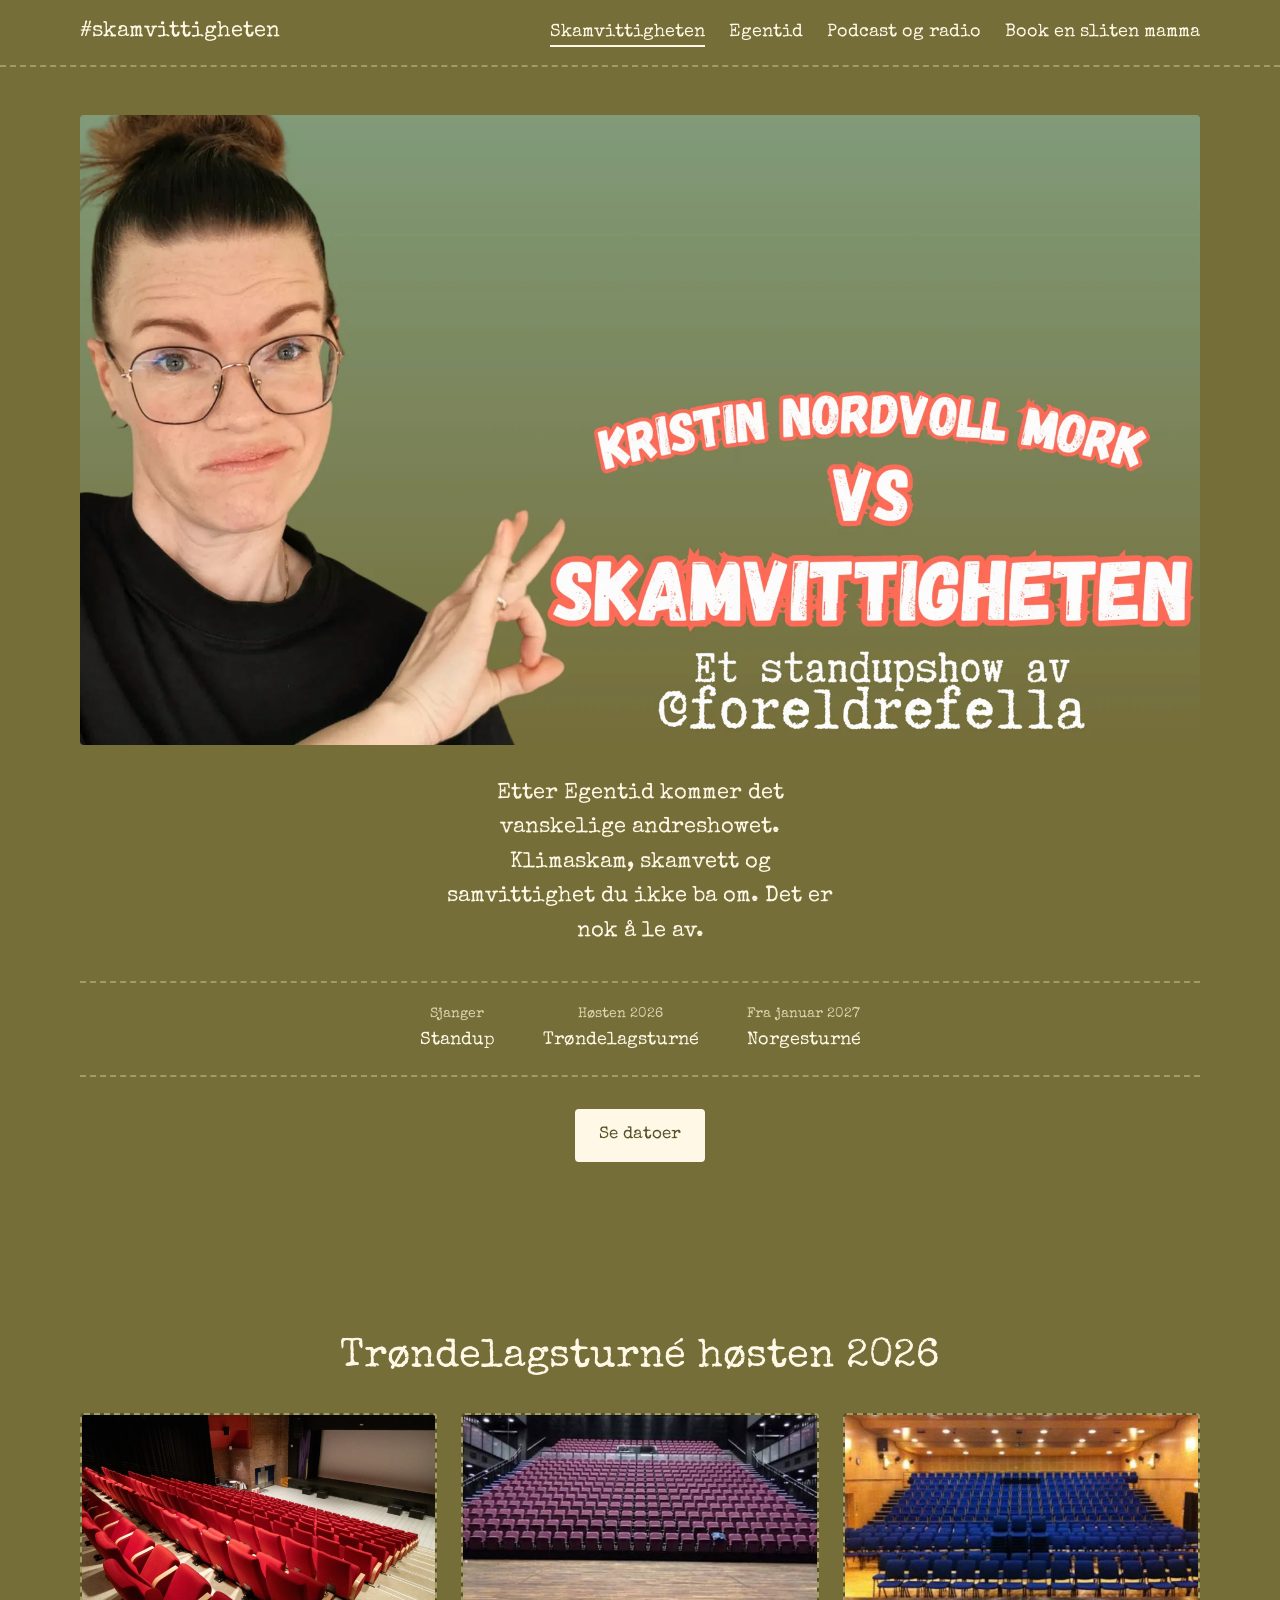
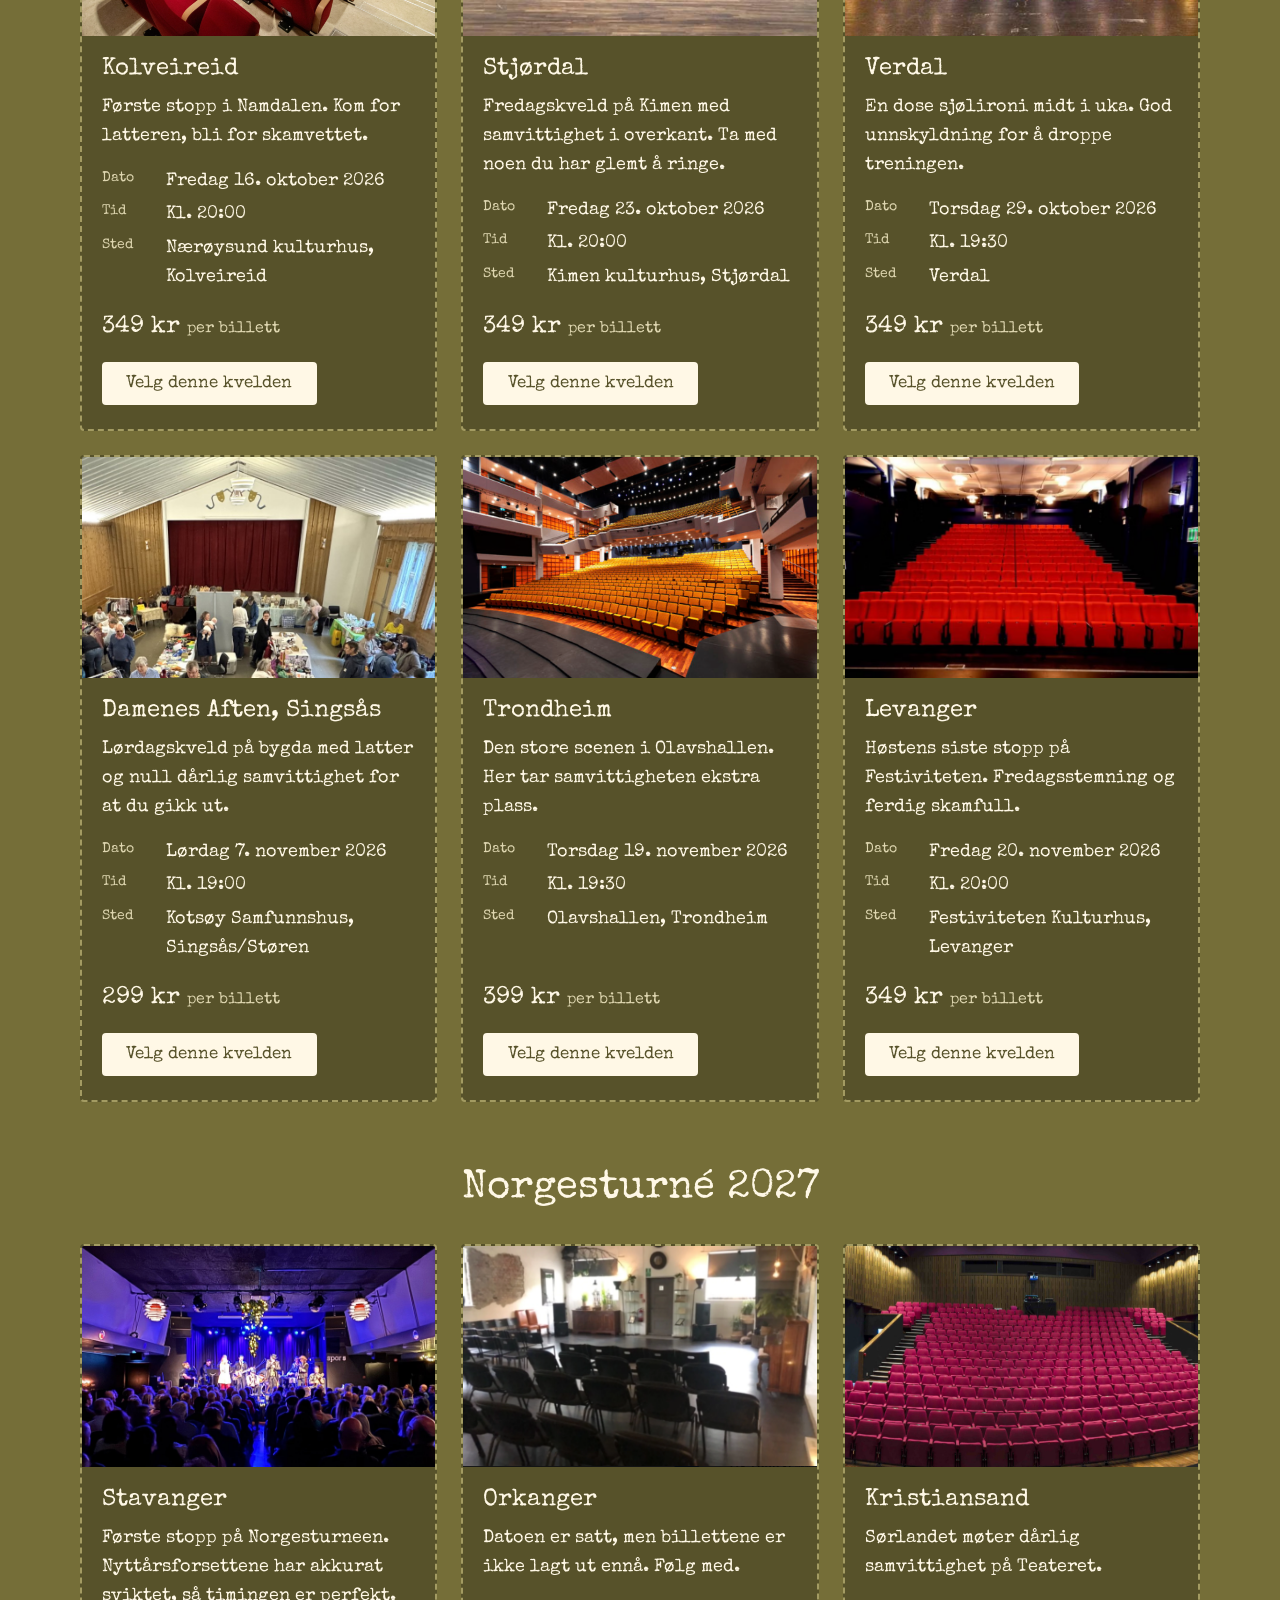
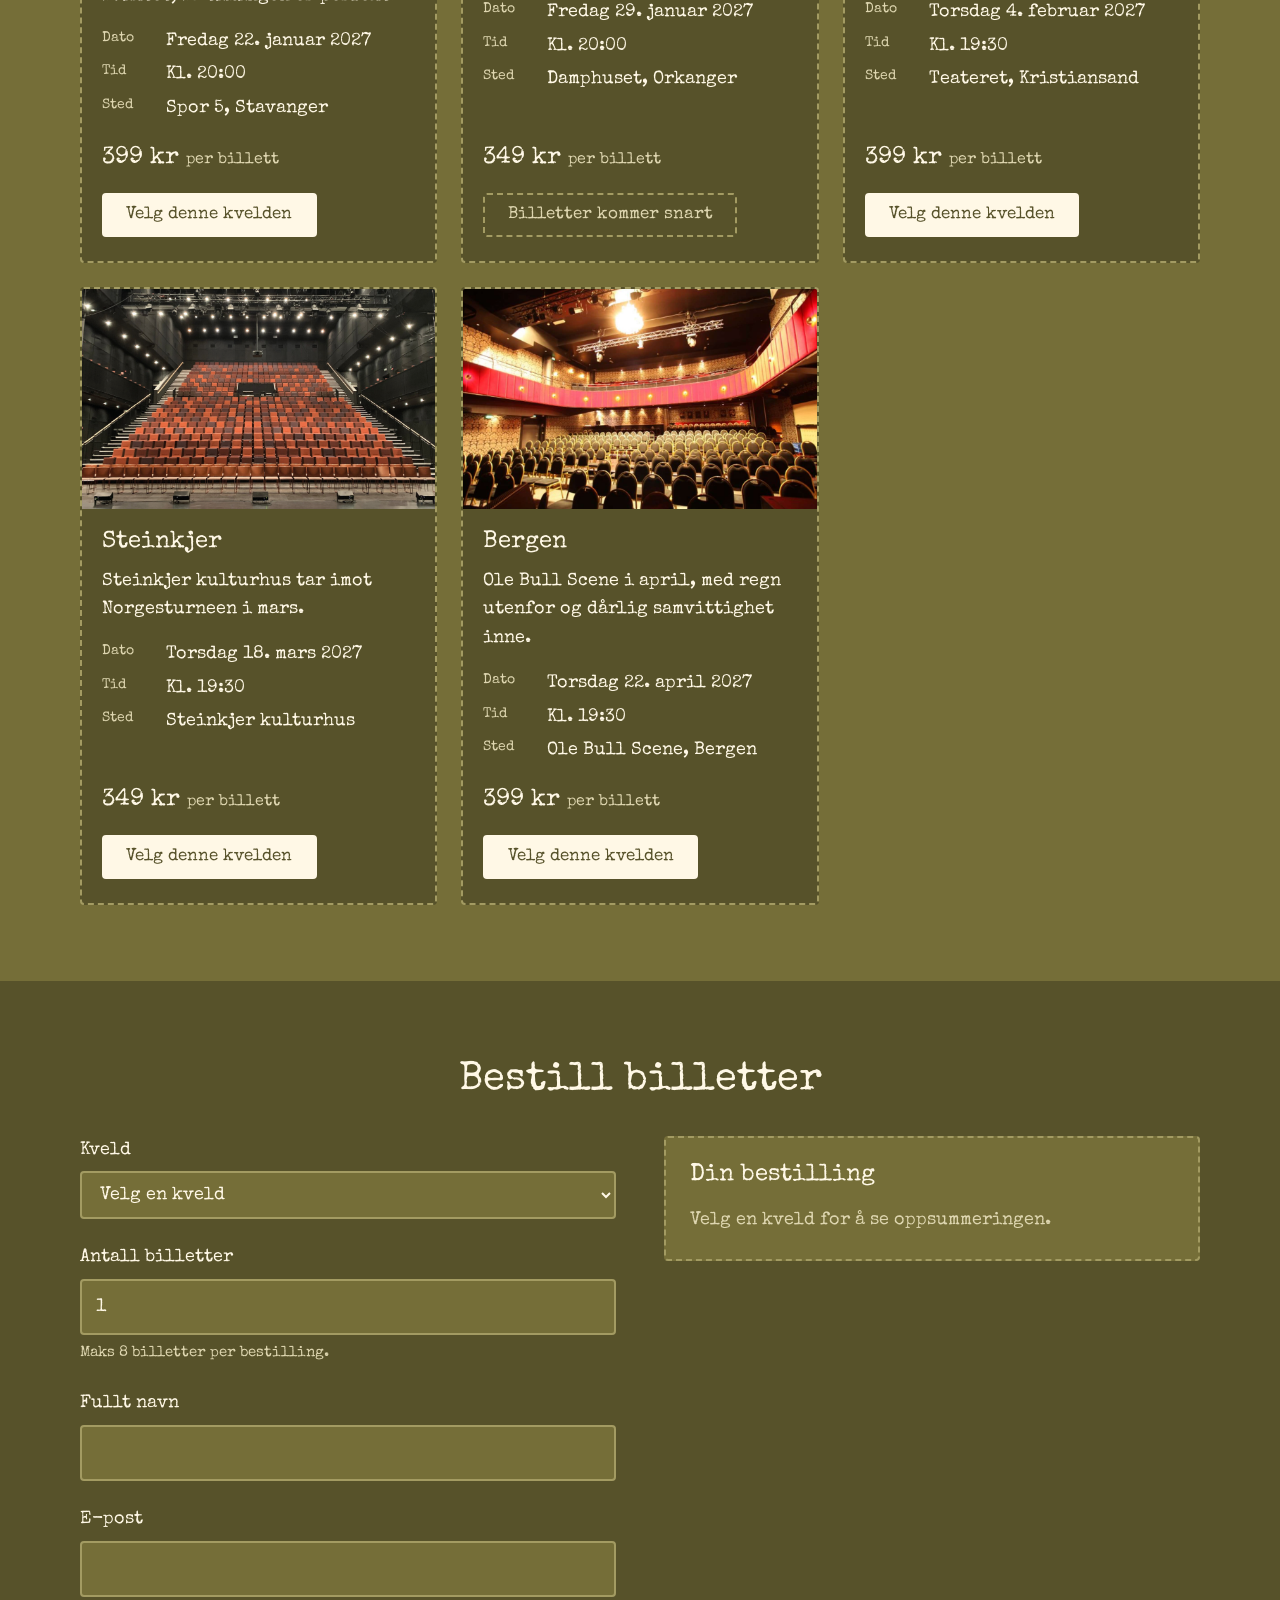
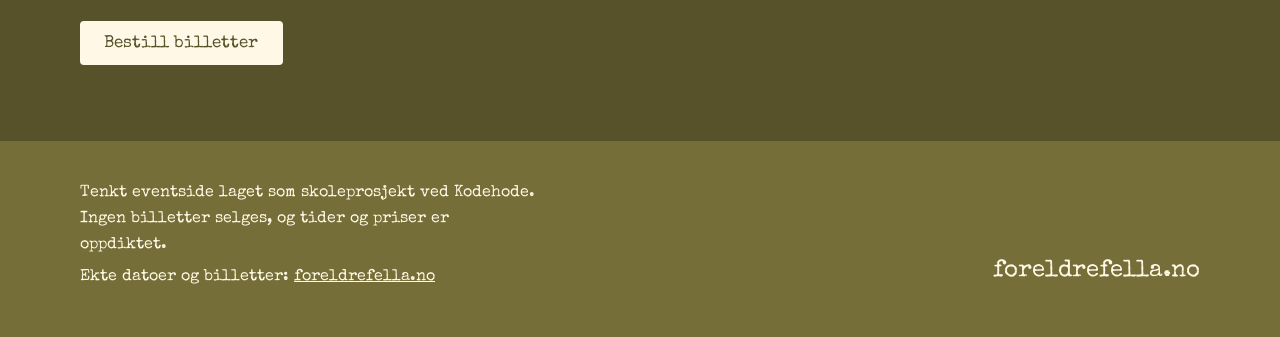
==== commit 593e605d: "Gått gjennom, og lagt inn nødvendige kommentarer i index.html (Hovedsiden)" ====
--- a/index.html
+++ b/index.html
@@ -2,17 +2,23 @@
 <html lang="no">
 <head>
   <meta charset="UTF-8">
+  <!-- Får siden til å passe til størrelsen på skjermen, også på mobil -->
   <meta name="viewport" content="width=device-width, initial-scale=1">
+  <!-- Teksten som vises i fanen i nettleseren -->
   <title>Skamvittigheten – standup med Kristin Nordvoll Mork | Bestill billetter</title>
+  <!-- Kort beskrivelse som kan vises i Google-søk -->
   <meta name="description" content="Bestill billetter til Skamvittigheten, det vanskelige andreshowet fra @foreldrefella.">
+  <!-- Henter skriften "Special Elite" fra Google Fonts. Dette er fonten Kristin bruker på Instagramkontoen sin. -->
   <link rel="preconnect" href="https://fonts.googleapis.com">
   <link rel="preconnect" href="https://fonts.gstatic.com" crossorigin>
   <link href="https://fonts.googleapis.com/css2?family=Special+Elite&display=swap" rel="stylesheet">
   <link rel="stylesheet" href="style.css">
+  <!-- JavaScript-linking -->
   <script src="script.js" defer></script>
 </head>
 <body>
 
+  <!-- Menyen øverst, lik i alle HTML-sidefilene. Siden du er på er markert med aria-current="page". -->
   <header class="topp">
     <a href="index.html" class="logo">#skamvittigheten</a>
     <nav aria-label="Hovedmeny">
@@ -25,12 +31,15 @@
     </nav>
   </header>
 
+  <!-- Hovedinnholdet på siden -->
   <main id="top">
 
-    <!-- Informasjon om eventet -->
+    <!--  Herodel av forsiden -->
     <section class="hero" id="om">
+      <!-- Overskriften står allerede i bildet. Her ligger den som skjult tekst, slik at skjermlesere og Google finner den. Dette problemet måtte jeg google meg frem til løsningen på -->
       <h1 class="sr-only">Skamvittigheten – standup med Kristin Nordvoll Mork</h1>
       <figure class="hero-bilde">
+        <!-- Laster dette bildet først, siden det er det første man ser -->
         <img src="Pictures/Skamvittigheten-herobilde.png" width="1280" height="720" fetchpriority="high"
              alt="Kristin Mork vs Skamvittigheten. Et standupshow av @foreldrefella.">
       </figure>
@@ -39,19 +48,24 @@
         Klimaskam, skamvett og samvittighet du ikke ba om.
         Det er nok å le av.
       </p>
+      <!-- Faktaliste: hver opplysning har en liten tittel (dt) og en verdi (dd) -->
       <dl class="fakta">
         <div><dt>Sjanger</dt><dd>Standup</dd></div>
         <div><dt>Høsten 2026</dt><dd>Trøndelagsturné</dd></div>
         <div><dt>Fra januar 2027</dt><dd>Norgesturné</dd></div>
       </dl>
+      <!-- Lenken hopper nedover siden til delen med id="eventer" -->
       <a href="#eventer" class="knapp">Se datoer</a>
     </section>
 
-    <!-- Event-kort -->
+    <!-- Event-kort: ett kort for hver kveld.
+         Hvert kort har data-id (et navn), data-pris og data-dato, som JavaScript bruker. -->
     <section class="eventer" id="eventer">
       <h2>Trøndelagsturné høsten 2026</h2>
       <div class="kort-liste">
 
+        <!-- Kort: Kolveireid. Alle kortene under er bygget på samme måte:
+             bilde, navn, kort tekst, dato/tid/sted, pris og en knapp for å velge kvelden. -->
         <article class="kort" data-id="kolveireid" data-pris="349" data-dato="2026-10-16">
           <img src="Pictures/kolvereid.png" alt="Plassholderbilde for Kolveireid" width="800" height="500" loading="lazy">
           <div class="kort-innhold">
@@ -63,10 +77,12 @@
               <div><dt>Sted</dt><dd>Nærøysund kulturhus, Kolveireid</dd></div>
             </dl>
             <p class="pris">349 kr <span>per billett</span></p>
+            <!-- Når man trykker her, velger script.js denne kvelden og hopper ned til bestillingen -->
             <button type="button" class="knapp velg-knapp" data-id="kolveireid">Velg denne kvelden</button>
           </div>
         </article>
 
+        <!-- Kort: Stjørdal -->
         <article class="kort" data-id="stjordal" data-pris="349" data-dato="2026-10-23">
           <img src="Pictures/stjørdal.png" alt="Plassholderbilde for Stjørdal" width="800" height="500" loading="lazy">
           <div class="kort-innhold">
@@ -82,6 +98,7 @@
           </div>
         </article>
 
+        <!-- Kort: Verdal -->
         <article class="kort" data-id="verdal" data-pris="349" data-dato="2026-10-29">
           <img src="Pictures/verdal.png" alt="Plassholderbilde for Verdal" width="800" height="500" loading="lazy">
           <div class="kort-innhold">
@@ -97,6 +114,7 @@
           </div>
         </article>
 
+        <!-- Kort: Singsås -->
         <article class="kort" data-id="singsas" data-pris="299" data-dato="2026-11-07">
           <img src="Pictures/singsås.jpeg" alt="Plassholderbilde for Singsås" width="800" height="500" loading="lazy">
           <div class="kort-innhold">
@@ -112,6 +130,7 @@
           </div>
         </article>
 
+        <!-- Kort: Trondheim -->
         <article class="kort" data-id="trondheim" data-pris="399" data-dato="2026-11-19">
           <img src="Pictures/trondheim.png" alt="Plassholderbilde for Trondheim" width="800" height="500" loading="lazy">
           <div class="kort-innhold">
@@ -127,6 +146,7 @@
           </div>
         </article>
 
+        <!-- Kort: Levanger -->
         <article class="kort" data-id="levanger" data-pris="349" data-dato="2026-11-20">
           <img src="Pictures/levanger.png" alt="Plassholderbilde for Levanger" width="800" height="500" loading="lazy">
           <div class="kort-innhold">
@@ -144,9 +164,11 @@
 
       </div>
 
+      <!-- Neste gruppe kort: turnéen i 2027 -->
       <h2>Norgesturné 2027</h2>
       <div class="kort-liste">
 
+        <!-- Kort: Stavanger -->
         <article class="kort" data-id="stavanger" data-pris="399" data-dato="2027-01-22">
           <img src="Pictures/stavanger.png" alt="Plassholderbilde for Stavanger" width="800" height="500" loading="lazy">
           <div class="kort-innhold">
@@ -162,6 +184,7 @@
           </div>
         </article>
 
+        <!-- Kort: Orkanger. Billettene er ikke lagt ut ennå, så knappen er skrudd av (disabled) og kan ikke trykkes på. -->
         <article class="kort" data-id="orkanger" data-pris="349" data-dato="2027-01-29" data-status="kommer">
           <img src="Pictures/orkanger.png" alt="Plassholderbilde for Orkanger" width="800" height="500" loading="lazy">
           <div class="kort-innhold">
@@ -177,6 +200,7 @@
           </div>
         </article>
 
+        <!-- Kort: Kristiansand -->
         <article class="kort" data-id="kristiansand" data-pris="399" data-dato="2027-02-04">
           <img src="Pictures/kristiansand.png" alt="Plassholderbilde for Kristiansand" width="800" height="500" loading="lazy">
           <div class="kort-innhold">
@@ -192,6 +216,7 @@
           </div>
         </article>
 
+        <!-- Kort: Steinkjer -->
         <article class="kort" data-id="steinkjer" data-pris="349" data-dato="2027-03-18">
           <img src="Pictures/steinkjer.png" alt="Plassholderbilde for Steinkjer" width="800" height="500" loading="lazy">
           <div class="kort-innhold">
@@ -207,6 +232,7 @@
           </div>
         </article>
 
+        <!-- Kort: Bergen -->
         <article class="kort" data-id="bergen" data-pris="399" data-dato="2027-04-22">
           <img src="Pictures/bergen.png" alt="Plassholderbilde for Bergen" width="800" height="500" loading="lazy">
           <div class="kort-innhold">
@@ -225,13 +251,19 @@
       </div>
     </section>
 
-    <!-- Bookingseksjon -->
+    <!-- Bookingseksjon: skjemaet for å bestille billetter, med en oppsummering ved siden av -->
     <section class="booking" id="booking">
       <h2>Bestill billetter</h2>
 
+      <!-- Boksen rundt skjema og oppsummering. Den skjules av JavaScript etter bestilling, så bekreftelsen kan vises i stedet. -->
       <div class="booking-rutenett" id="booking-innhold">
 
+        <!-- Denne skrur av nettleserens egne feilmeldinger, og erstatter dem med våre egne fra script.js (Google-tips) -->
         <form id="booking-skjema" novalidate>
+
+          <!-- Hvert felt har: en ledetekst (label), selve boksen, og et tomt sted for feilmelding som fylles ut av JavaScript hvis noe er feil -->
+
+          <!-- Nedtrekksmeny for å velge kveld. Den holdes i takt med kortene: velger du i den, markeres kortet, og omvendt. -->
           <div class="felt">
             <label for="event-valg">Kveld</label>
             <select id="event-valg" name="event" required>
@@ -246,6 +278,7 @@
               </optgroup>
               <optgroup label="2027">
                 <option value="stavanger">Stavanger, 22. januar</option>
+                <!-- Orkanger kan ikke velges ennå (disabled) -->
                 <option value="orkanger" disabled>Orkanger, 29. januar (billetter kommer)</option>
                 <option value="kristiansand">Kristiansand, 4. februar</option>
                 <option value="steinkjer">Steinkjer, 18. mars</option>
@@ -255,6 +288,7 @@
             <p class="feil" id="feil-event" role="alert"></p>
           </div>
 
+          <!-- Antall billetter: et tallfelt som starter på 1 og stopper på 8 -->
           <div class="felt">
             <label for="antall">Antall billetter</label>
             <input type="number" id="antall" name="antall" min="1" max="8" value="1" required>
@@ -274,13 +308,18 @@
             <p class="feil" id="feil-epost" role="alert"></p>
           </div>
 
+          <!-- Knappen som sender inn bestillingen -->
           <button type="submit" class="knapp">Bestill billetter</button>
         </form>
 
-        <!-- Booking-oppsummering -->
+        <!-- Booking-oppsummering: viser hva du har valgt og hva det koster.
+             Boksene med id (opp-event, opp-dato osv.) fylles ut av script.js.
+             aria-live="polite" gjør at skjermlesere leser opp endringene. -->
         <aside class="oppsummering" aria-live="polite">
           <h3>Din bestilling</h3>
+          <!-- Vises til du har valgt en kveld -->
           <p class="tom" id="oppsummering-tom">Velg en kveld for å se oppsummeringen.</p>
+          <!-- Skjult til du har valgt en kveld -->
           <dl id="oppsummering-innhold" hidden>
             <div><dt>Kveld</dt><dd id="opp-event"></dd></div>
             <div><dt>Dato og tid</dt><dd id="opp-dato"></dd></div>
@@ -293,7 +332,7 @@
 
       </div>
 
-      <!-- Bekreftelse (skjult til bookingen er sendt) -->
+      <!-- Bekreftelse (skjult til bookingen er sendt). Teksten fylles inn av script.js. -->
       <div class="bekreftelse" id="bekreftelse" hidden>
         <h3>Billettene er bestilt</h3>
         <p id="bekreftelse-tekst"></p>
@@ -303,21 +342,14 @@
 
   </main>
 
+  <!-- Bunnen av siden: forklaring om at dette er et skoleprosjekt, og lenke til den ekte siden -->
   <footer class="bunn">
     <div>
       <p>Tenkt eventside laget som skoleprosjekt ved Kodehode. Ingen billetter selges, og tider og priser er oppdiktet.</p>
       <p>Ekte datoer og billetter: <a href="https://foreldrefella.no/pages/standup-show-i-vinter">foreldrefella.no</a></p>
     </div>
-    <div class="instagram-footer-info" style="margin-bottom: 15px; font-size: 14px; line-height: 1.5;">
-   <p style="margin-bottom: 10px;">
-      Denne nettsidens utforming er basert på den grafiske profilen i Instagramprofilen @Foreldrefella. 
-      Du vil kjenne igjen både fargeprofil og fontvalg.
-   </p>
-   <a href="https://instagram.com" target="_blank" rel="noopener noreferrer" aria-label="Besøk Foreldrefella på Instagram (åpnes i ny fane)" style="display: inline-flex; align-items: center; color: inherit; text-decoration: none; font-weight: bold; gap: 6px;"><svg viewBox="0 0 24 24" width="24" height="24" aria-hidden="true" fill="currentColor" style="flex-shrink: 0;"><path d="M12 2.163c3.204 0 3.584.012 4.85.07 3.252.148 4.771 1.691 4.919 4.919.058 1.265.069 1.645.069 4.849 0 3.205-.012 3.584-.069 4.849-.149 3.225-1.664 4.771-4.919 4.919-1.266.058-1.644.07-4.85.07-3.204 0-3.584-.012-4.849-.07-3.26-.149-4.771-1.699-4.919-4.92-.058-1.265-.07-1.644-.07-4.849 0-3.204.013-3.583.07-4.849.149-3.227 1.664-4.771 4.919-4.919 1.266-.057 1.645-.069 4.849-.069zm0-2c-3.259 0-3.667.014-4.947.072-4.358.2-6.78 2.618-6.98 6.98-.059 1.281-.073 1.689-.073 4.948 0 3.259.014 3.668.072 4.948.2 4.358 2.618 6.78 6.98 6.98 1.281.058 1.689.072 4.948.072 3.259 0 3.668-.014 4.948-.072 4.354-.2 6.782-2.618 6.979-6.98.059-1.28.073-1.689.073-4.948 0-3.259-.014-3.667-.072-4.947-.196-4.354-2.617-6.78-6.979-6.98-1.281-.059-1.69-.073-4.949-.073zm0 5.838c-3.403 0-6.162 2.759-6.162 6.162s2.759 6.163 6.162 6.163 6.162-2.759 6.162-6.163c0-3.403-2.759-6.162-6.162-6.162zm0 10.162c-2.209 0-4-1.79-4-4 0-2.209 1.791-4 4-4s4 1.791 4 4c0 2.21-1.791 4-4 4zm6.406-11.845c-.796 0-1.441.645-1.441 1.44s.645 1.44 1.441 1.44c.795 0 1.439-.645 1.439-1.44s-.644-1.44-1.439-1.44z"/>
-  </svg><span>Besøk Foreldrefella på Instagram</span></a>
-</div>
-
+    <p class="signatur">foreldrefella.no</p>
   </footer>
 
 </body>
-</html>
+</html>
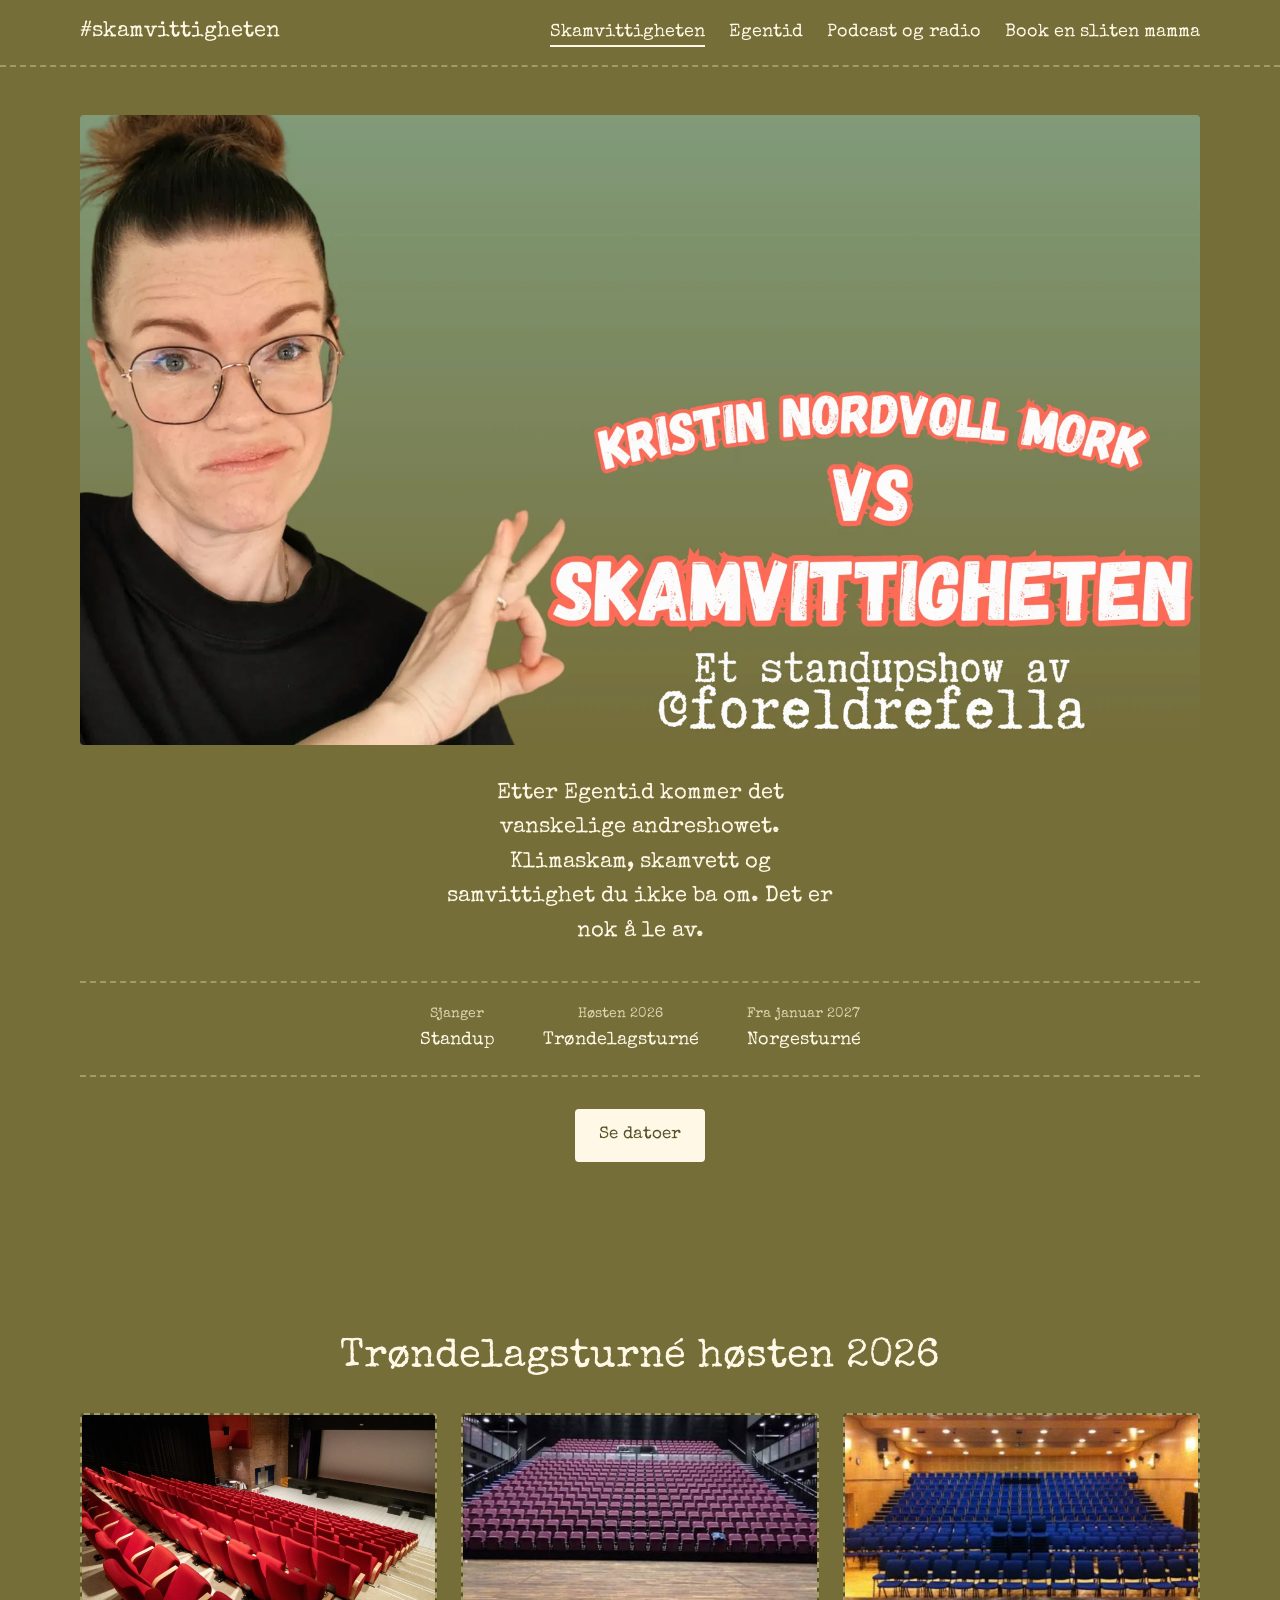
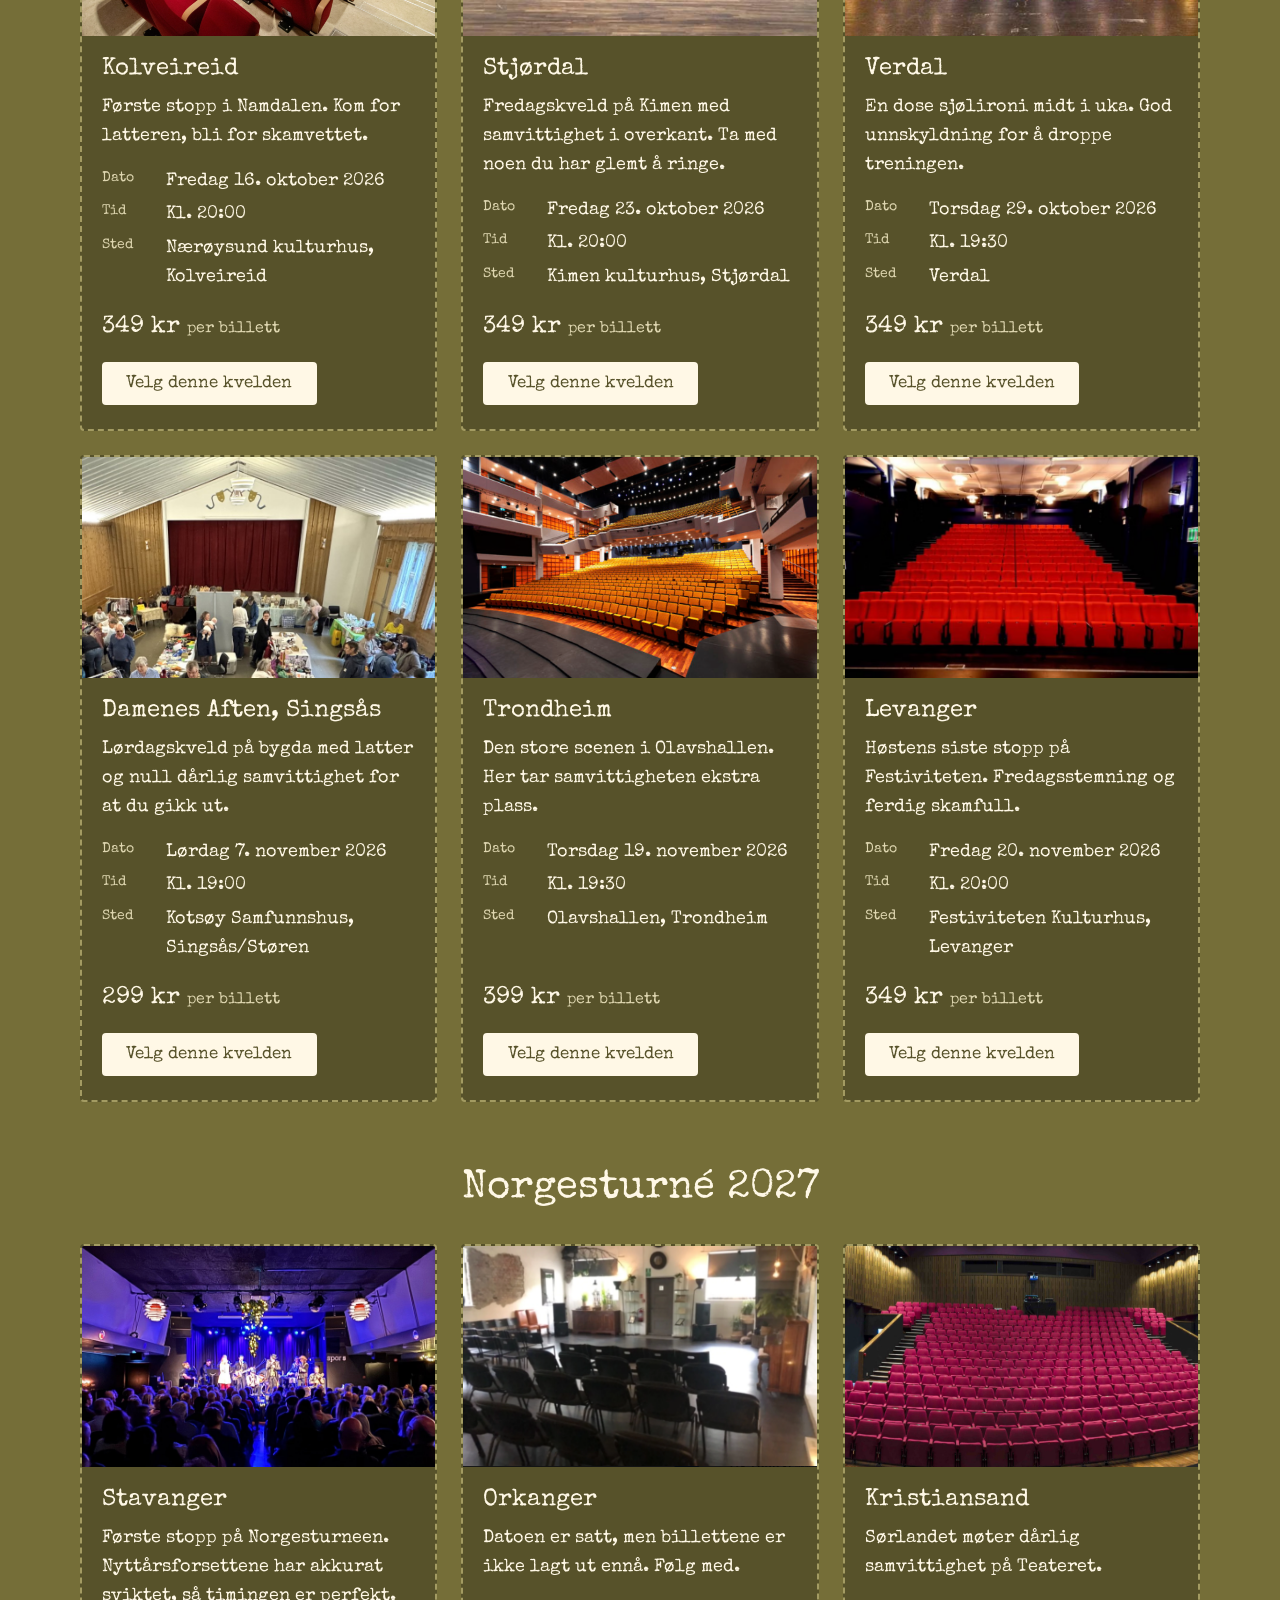
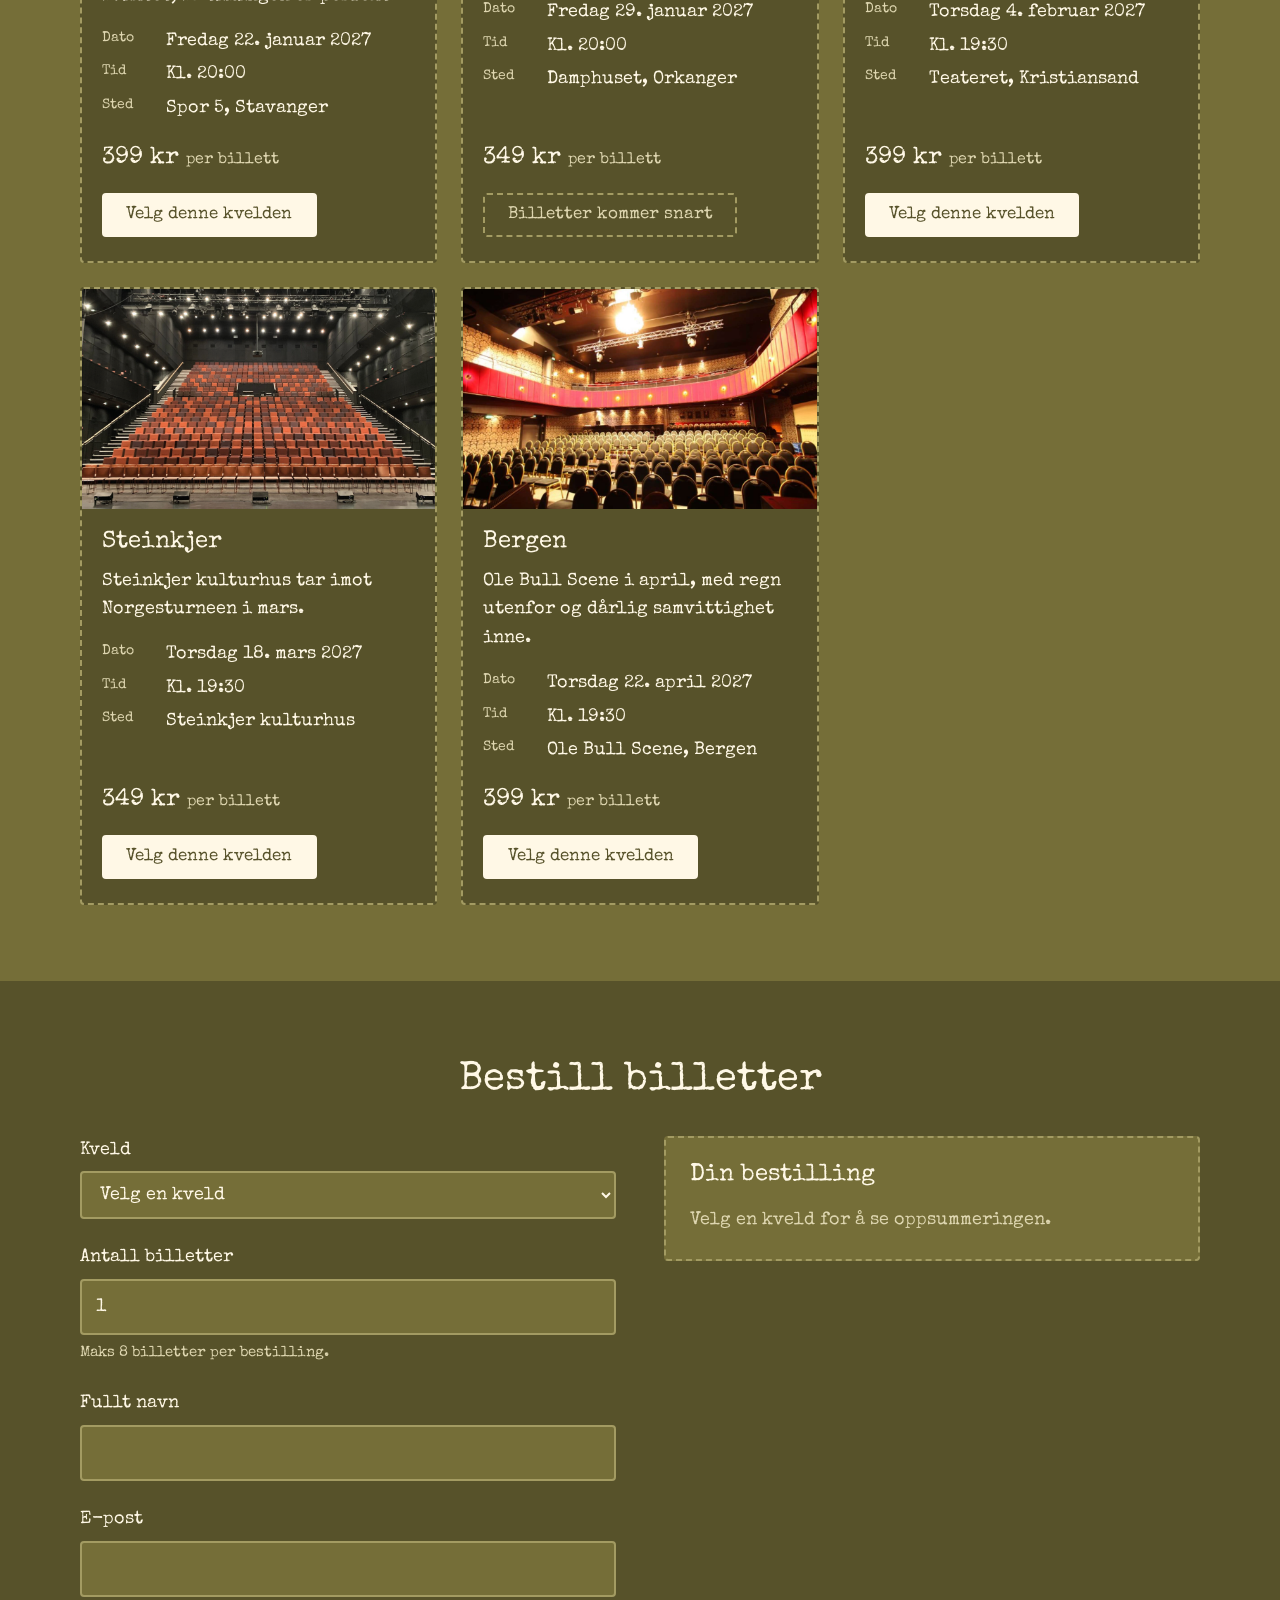
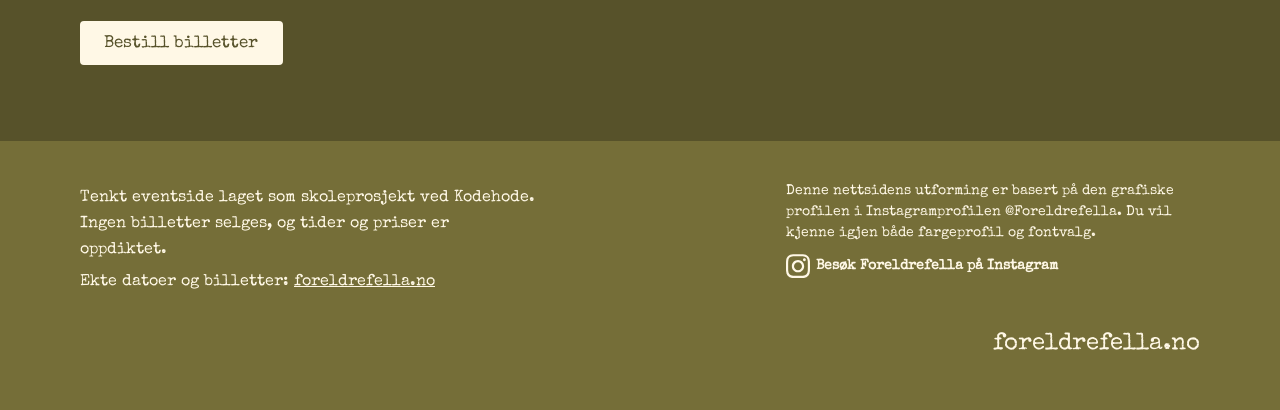
==== commit 546b618f: "Har gjort meg ferdig med å gå gjennom notater." ====
--- a/index.html
+++ b/index.html
@@ -343,11 +343,19 @@
   </main>
 
   <!-- Bunnen av siden: forklaring om at dette er et skoleprosjekt, og lenke til den ekte siden -->
-  <footer class="bunn">
+   <footer class="bunn">
     <div>
       <p>Tenkt eventside laget som skoleprosjekt ved Kodehode. Ingen billetter selges, og tider og priser er oppdiktet.</p>
       <p>Ekte datoer og billetter: <a href="https://foreldrefella.no/pages/standup-show-i-vinter">foreldrefella.no</a></p>
     </div>
+    <div class="instagram-footer-info" style="margin-bottom: 15px; font-size: 14px; line-height: 1.5;">
+   <p style="margin-bottom: 10px;">
+      Denne nettsidens utforming er basert på den grafiske profilen i Instagramprofilen @Foreldrefella. 
+      Du vil kjenne igjen både fargeprofil og fontvalg.
+   </p>
+   <a href="https://instagram.com" target="_blank" rel="noopener noreferrer" aria-label="Besøk Foreldrefella på Instagram (åpnes i ny fane)" style="display: inline-flex; align-items: center; color: inherit; text-decoration: none; font-weight: bold; gap: 6px;"><svg viewBox="0 0 24 24" width="24" height="24" aria-hidden="true" fill="currentColor" style="flex-shrink: 0;"><path d="M12 2.163c3.204 0 3.584.012 4.85.07 3.252.148 4.771 1.691 4.919 4.919.058 1.265.069 1.645.069 4.849 0 3.205-.012 3.584-.069 4.849-.149 3.225-1.664 4.771-4.919 4.919-1.266.058-1.644.07-4.85.07-3.204 0-3.584-.012-4.849-.07-3.26-.149-4.771-1.699-4.919-4.92-.058-1.265-.07-1.644-.07-4.849 0-3.204.013-3.583.07-4.849.149-3.227 1.664-4.771 4.919-4.919 1.266-.057 1.645-.069 4.849-.069zm0-2c-3.259 0-3.667.014-4.947.072-4.358.2-6.78 2.618-6.98 6.98-.059 1.281-.073 1.689-.073 4.948 0 3.259.014 3.668.072 4.948.2 4.358 2.618 6.78 6.98 6.98 1.281.058 1.689.072 4.948.072 3.259 0 3.668-.014 4.948-.072 4.354-.2 6.782-2.618 6.979-6.98.059-1.28.073-1.689.073-4.948 0-3.259-.014-3.667-.072-4.947-.196-4.354-2.617-6.78-6.979-6.98-1.281-.059-1.69-.073-4.949-.073zm0 5.838c-3.403 0-6.162 2.759-6.162 6.162s2.759 6.163 6.162 6.163 6.162-2.759 6.162-6.163c0-3.403-2.759-6.162-6.162-6.162zm0 10.162c-2.209 0-4-1.79-4-4 0-2.209 1.791-4 4-4s4 1.791 4 4c0 2.21-1.791 4-4 4zm6.406-11.845c-.796 0-1.441.645-1.441 1.44s.645 1.44 1.441 1.44c.795 0 1.439-.645 1.439-1.44s-.644-1.44-1.439-1.44z"/>
+  </svg><span>Besøk Foreldrefella på Instagram</span></a>
+</div>
     <p class="signatur">foreldrefella.no</p>
   </footer>
 
